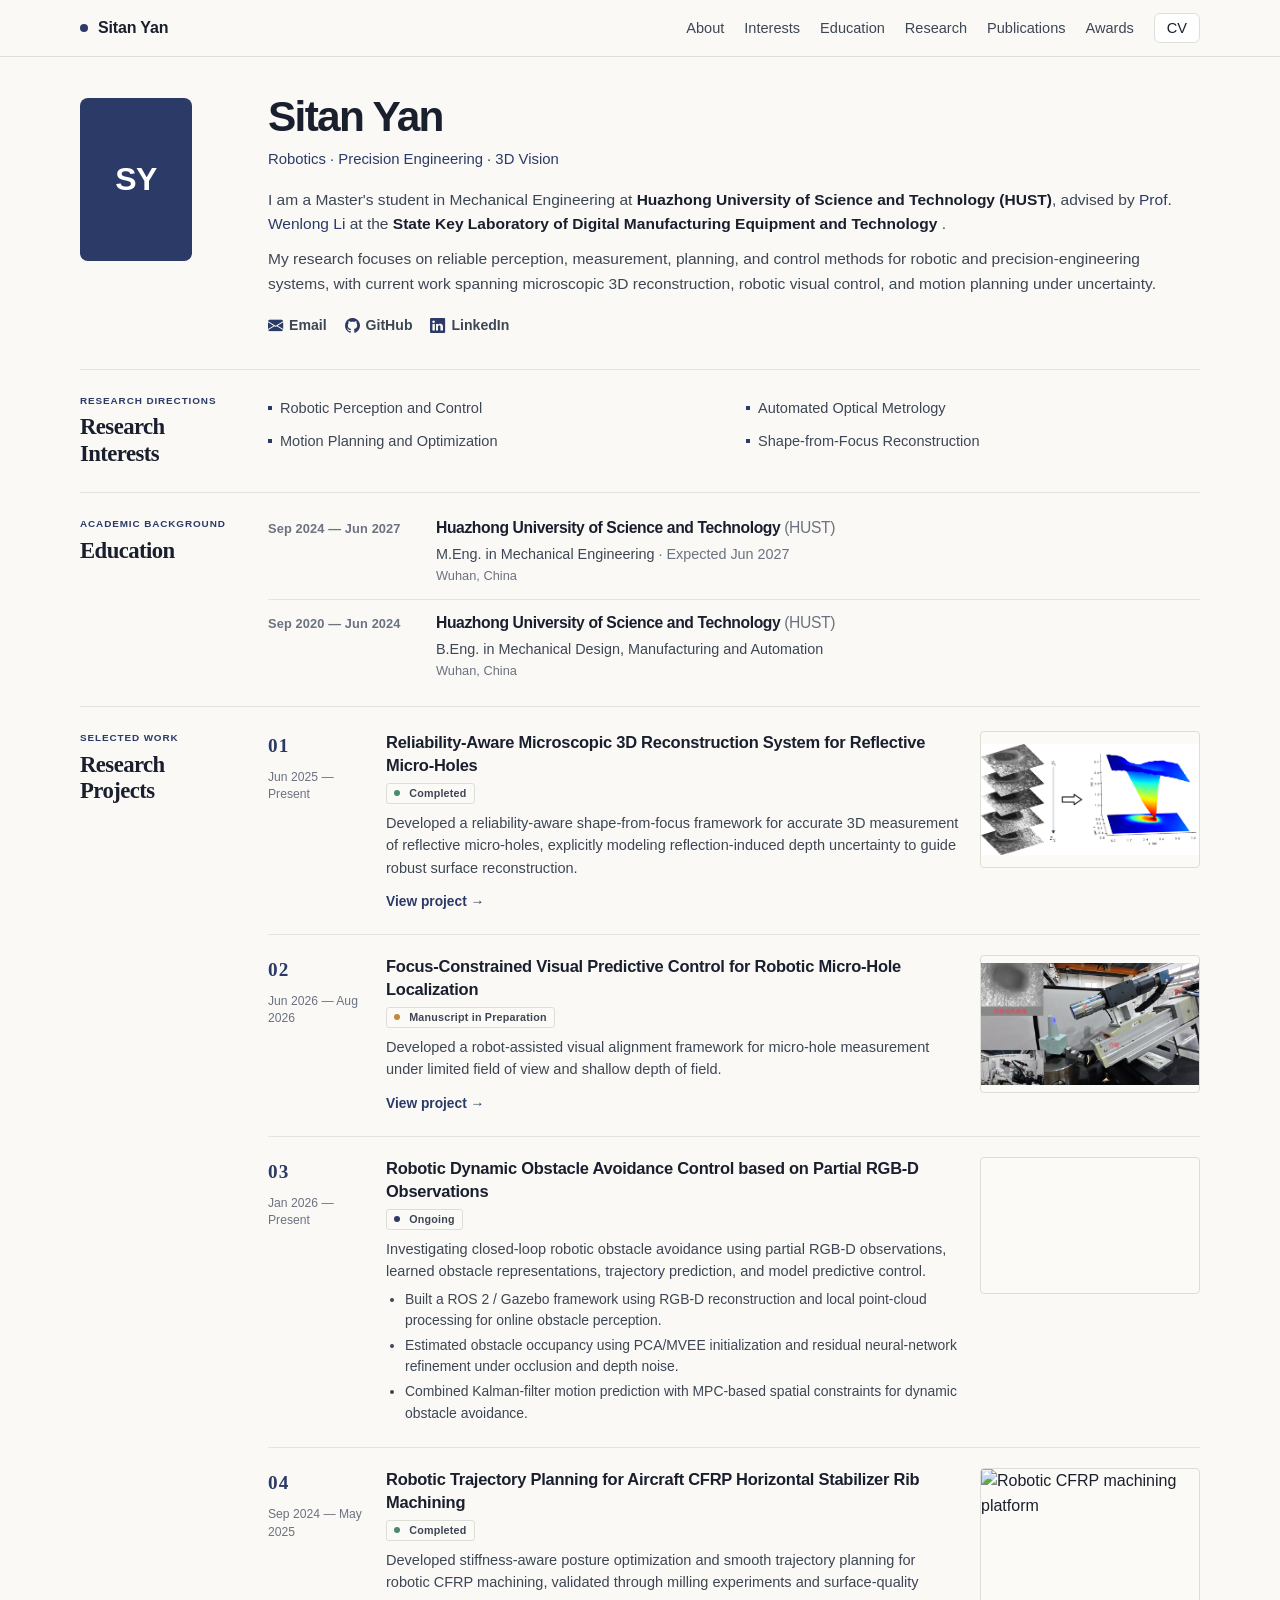
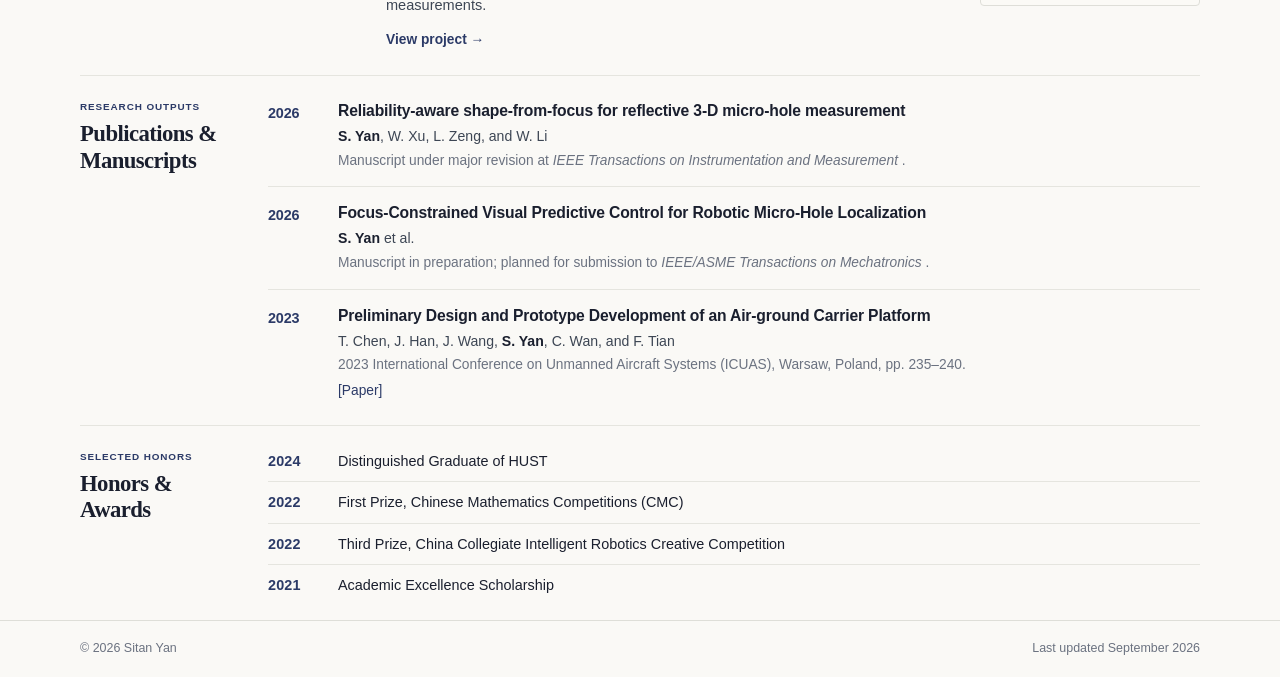
==== index.html @ 791fb1f8 "update index name" ====
<!DOCTYPE html>
<html lang="en">

<head>
  <meta charset="UTF-8" />

  <meta
    name="viewport"
    content="width=device-width, initial-scale=1.0"
  />

  <meta
    name="description"
    content="Sitan Yan — academic personal website and research portfolio."
  />

  <title>Sitan Yan | Academic Homepage</title>

  <link
    rel="stylesheet"
    href="css/main.css"
  />

  <!-- Bootstrap Icons -->
  <link rel="stylesheet" href="css/homepage.css" />

  <link
    rel="stylesheet"
    href="https://cdn.jsdelivr.net/npm/bootstrap-icons@1.11.3/font/bootstrap-icons.min.css"
  />
</head>


<body>

  <!-- ==================== Navigation ==================== -->

  <header class="site-header">

    <div class="container nav-wrap">

      <a
        class="brand"
        href="#top"
      >
        Sitan Yan
      </a>

      <nav
        class="nav-links"
        aria-label="Main navigation"
      >
        <a href="#about">About</a>
        <a href="#interests">Interests</a>
        <a href="#education">Education</a>
        <a href="#research">Research</a>
        <a href="#publications">Publications</a>
        <a href="#awards">Awards</a>

        <a
          class="nav-cv"
          href="files/Sitan_Yan_CV.pdf"
          target="_blank"
          rel="noopener noreferrer"
        >
          CV
        </a>
      </nav>

    </div>

  </header>


  <!-- ==================== Main ==================== -->

  <main id="top">


    <!-- ==================== About ==================== -->

    <section
      class="hero container"
      id="about"
    >

      <!--
        Replace this placeholder with your profile photo later:

        <div class="avatar">
          <img
            src="assets/images/profile.jpg"
            alt="Portrait of Sitan Yan"
          />
        </div>
      -->

      <div
        class="avatar"
        aria-label="Profile photo placeholder"
      >
        <span>SY</span>
      </div>


      <div class="hero-copy">

        <h1>Sitan Yan</h1>

        <p class="position">
          Robotics · Precision Engineering · 3D Vision
        </p>


        <p class="lead">

          I am a Master's student in Mechanical Engineering at
          <strong>Huazhong University of Science and Technology (HUST)</strong>,
          advised by
          <a
            href="https://mse.hust.edu.cn/info/1142/1340.htm"
            target="_blank"
            rel="noopener noreferrer"
          >
            Prof. Wenlong Li
          </a>
          at the 
          <strong>
            State Key Laboratory of Digital Manufacturing Equipment
            and Technology
          </strong>.
          

        </p>


        <p class="bio">

          My research focuses on reliable perception, measurement,
          planning, and control methods for robotic and
          precision-engineering systems, with current work spanning
          microscopic 3D reconstruction, robotic visual control,
          and motion planning under uncertainty.

        </p>


        <!-- Social / Contact Links -->

        <div class="hero-links">

          <a
            class="social-link"
            href="mailto:sitan@hust.edu.cn"
          >
            <i
              class="bi bi-envelope-fill"
              aria-hidden="true"
            ></i>

            <span>Email</span>
          </a>


          <a
            class="social-link"
            href="https://github.com/Sitan-Yan"
            target="_blank"
            rel="noopener noreferrer"
          >
            <i
              class="bi bi-github"
              aria-hidden="true"
            ></i>

            <span>GitHub</span>
          </a>


          <a
            class="social-link"
            href="https://www.linkedin.com/in/sitan-yan-ab3509434/"
            target="_blank"
            rel="noopener noreferrer"
          >
            <i
              class="bi bi-linkedin"
              aria-hidden="true"
            ></i>

            <span>LinkedIn</span>
          </a>

        </div>

      </div>

    </section>



    <!-- ==================== Research Interests ==================== -->

    <section
      class="section container"
      id="interests"
    >

      <div class="section-heading">

        <p class="eyebrow">
          Research Directions
        </p>

        <h2>
          Research Interests
        </h2>

      </div>


      <div class="interest-list">

        <span>
          Robotic Perception and Control
        </span>

        <span>
          Automated Optical Metrology
        </span>

        <span>
          Motion Planning and Optimization
        </span>

        <span>
          Shape-from-Focus Reconstruction
        </span>

      </div>

    </section>



    <!-- ==================== Education ==================== -->

    <section
      class="section container"
      id="education"
    >

      <div class="section-heading">

        <p class="eyebrow">
          Academic Background
        </p>

        <h2>
          Education
        </h2>

      </div>


      <div class="timeline">

        <article class="timeline-item">

          <div class="timeline-date">
            Sep 2024 — Jun 2027
          </div>

          <div class="timeline-content">

            <h3>
              Huazhong University of Science and Technology
              <span class="institution-short">(HUST)</span>
            </h3>

            <p>
              M.Eng. in Mechanical Engineering
              <span class="muted">· Expected Jun 2027</span>
            </p>

            <p class="muted small">
              Wuhan, China
            </p>

          </div>

        </article>


        <article class="timeline-item">

          <div class="timeline-date">
            Sep 2020 — Jun 2024
          </div>

          <div class="timeline-content">

            <h3>
              Huazhong University of Science and Technology
              <span class="institution-short">(HUST)</span>
            </h3>

            <p>
              B.Eng. in Mechanical Design, Manufacturing and Automation
            </p>

            <p class="muted small">
              Wuhan, China
            </p>

          </div>

        </article>

      </div>

    </section>



    <!-- ==================== Research Projects ==================== -->

    <section
      class="section container"
      id="research"
    >

      <div class="section-heading">

        <p class="eyebrow">
          Selected Work
        </p>

        <h2>
          Research Projects
        </h2>

      </div>



      <div class="project-list">


        <!-- Project 01 -->

        <article class="project-item">

          <!-- Left: project number and date -->
          <div class="project-side">

            <span class="project-number">
              01
            </span>

            <span class="project-date">
              Jun 2025 — Present
            </span>

          </div>


          <!-- Center: project information -->
          <div class="project-content">

            <div class="project-title-row">

              <h3>
                Reliability-Aware Microscopic 3D Reconstruction
                System for Reflective Micro-Holes
              </h3>

              <span class="status">
                Completed
              </span>

            </div>


            <p class="project-summary">

              Developed a reliability-aware shape-from-focus framework
              for accurate 3D measurement of reflective micro-holes,
              explicitly modeling reflection-induced depth uncertainty
              to guide robust surface reconstruction.

            </p>
          
            <a
              class="project-link"
              href="projects/reliability-aware-sff/"
            >
              View project →
            </a>
          
          </div>

          <!-- Right: project preview -->
          <figure class="project-media">

            <img
              src="projects/reliability-aware-sff/assets/images/sff-system.png"
              alt="Preview of the reliability-aware microscopic 3D reconstruction project"
              loading="lazy"
            />

          </figure>

        </article>

        
        <!-- Project 02 -->

        <article class="project-item">

          <div class="project-side">

            <span class="project-number">
              02
            </span>

            <span class="project-date">
              Jun 2026 — Aug 2026
            </span>

          </div>


          <div class="project-content">

            <div class="project-title-row">

              <h3>
                Focus-Constrained Visual Predictive Control
                for Robotic Micro-Hole Localization
              </h3>

              <span class="status">
                Manuscript in Preparation
              </span>

            </div>


            <p class="project-summary">Developed a robot-assisted visual alignment framework for micro-hole measurement under limited field of view and shallow depth of field.</p>


            <a class="project-link" href="projects/focus-constrained-mpc/">View project →</a>

          </div>

          <figure class="project-media"><img src="projects/focus-constrained-mpc/assets/images/microscopic-measurement.jpg" alt="Robotic microscopic measurement system" loading="lazy" /></figure>

        </article>



        <!-- Project 03 -->

        <article class="project-item">

          <div class="project-side">

            <span class="project-number">
              03
            </span>

            <span class="project-date">
              Jan 2026 — Present
            </span>

          </div>


          <div class="project-content">

            <div class="project-title-row">

              <h3>
                Robotic Dynamic Obstacle Avoidance Control
                based on Partial RGB-D Observations
              </h3>

              <span class="status">
                Ongoing
              </span>

            </div>


            <p class="project-summary">

              Investigating closed-loop robotic obstacle avoidance
              using partial RGB-D observations, learned obstacle
              representations, trajectory prediction, and
              model predictive control.

            </p>


            <ul class="compact-list">

              <li>
                Built a ROS 2 / Gazebo framework using RGB-D
                reconstruction and local point-cloud processing
                for online obstacle perception.
              </li>

              <li>
                Estimated obstacle occupancy using PCA/MVEE
                initialization and residual neural-network
                refinement under occlusion and depth noise.
              </li>

              <li>
                Combined Kalman-filter motion prediction with
                MPC-based spatial constraints for dynamic
                obstacle avoidance.
              </li>

            </ul>


            <!--
            Future project page:

            <a
              class="project-link"
              href="projects/dynamic-obstacle-avoidance/"
            >
              View project →
            </a>
            -->

          </div>

          <!-- Reserved preview: insert an <img src="..." alt="..." loading="lazy" /> here. -->
          <figure class="project-media">
          </figure>

        </article>



        <!-- Project 04 -->

        <article class="project-item">

          <div class="project-side">

            <span class="project-number">
              04
            </span>

            <span class="project-date">
              Sep 2024 — May 2025
            </span>

          </div>


          <div class="project-content">

            <div class="project-title-row">

              <h3>
                Robotic Trajectory Planning for Aircraft CFRP
                Horizontal Stabilizer Rib Machining
              </h3>

              <span class="status">
                Completed
              </span>

            </div>


            <p class="project-summary">Developed stiffness-aware posture optimization and smooth trajectory planning for robotic CFRP machining, validated through milling experiments and surface-quality measurements.</p>


            <a class="project-link" href="projects/cfrp-machining-planning/">View project →</a>

          </div>

          <figure class="project-media"><img src="projects/cfrp-machining-planning/assets/images/machining-platform.png" alt="Robotic CFRP machining platform" loading="lazy" /></figure>

        </article>


      </div>

    </section>



    <!-- ==================== Publications ==================== -->

    <section
      class="section container"
      id="publications"
    >

      <div class="section-heading">

        <p class="eyebrow">
          Research Outputs
        </p>

        <h2>
          Publications & Manuscripts
        </h2>

      </div>


      <div class="publication-list">


        <article class="publication-item">

          <div class="pub-year">
            2026
          </div>

          <div>

            <h3>
              Reliability-aware shape-from-focus for
              reflective 3-D micro-hole measurement
            </h3>

            <p class="authors">
              <strong>S. Yan</strong>,
              W. Xu,
              L. Zeng,
              and W. Li
            </p>

            <p class="pub-status">
              Manuscript under major revision at
              <em>
                IEEE Transactions on Instrumentation and Measurement
              </em>.
            </p>

          </div>

        </article>



        <article class="publication-item">

          <div class="pub-year">
            2026
          </div>

          <div>

            <h3>
              Focus-Constrained Visual Predictive Control
              for Robotic Micro-Hole Localization
            </h3>

            <p class="authors">
              <strong>S. Yan</strong> et al.
            </p>

            <p class="pub-status">
              Manuscript in preparation; planned for submission to
              <em>
                IEEE/ASME Transactions on Mechatronics
              </em>.
            </p>

          </div>

        </article>



        <article class="publication-item">

          <div class="pub-year">
            2023
          </div>

          <div>

            <h3>
              Preliminary Design and Prototype Development
              of an Air-ground Carrier Platform
            </h3>

            <p class="authors">
              T. Chen,
              J. Han,
              J. Wang,
              <strong>S. Yan</strong>,
              C. Wan,
              and F. Tian
            </p>

            <p class="pub-status">
              2023 International Conference on Unmanned Aircraft Systems
              (ICUAS), Warsaw, Poland, pp. 235–240.
            </p>

            <p class="pub-links">
              <a
                href="https://ieeexplore.ieee.org/abstract/document/10156435"
                target="_blank"
                rel="noopener noreferrer"
                aria-label="View paper on IEEE Xplore"
              >
                [Paper]
              </a>
            </p>

          </div>

        </article>


      </div>

    </section>



    <!-- ==================== Awards ==================== -->

    <section
      class="section container"
      id="awards"
    >

      <div class="section-heading">

        <p class="eyebrow">
          Selected Honors
        </p>

        <h2>
          Honors & Awards
        </h2>

      </div>


      <div class="award-list">

        <div class="award-item">

          <span class="award-year">
            2024
          </span>

          <span>
            Distinguished Graduate of HUST
          </span>

        </div>


        <div class="award-item">

          <span class="award-year">
            2022
          </span>

          <span>
            First Prize, Chinese Mathematics Competitions (CMC)
          </span>

        </div>


        <div class="award-item">

          <span class="award-year">
            2022
          </span>

          <span>
            Third Prize, China Collegiate Intelligent Robotics
            Creative Competition
          </span>

        </div>


        <div class="award-item">

          <span class="award-year">
            2021
          </span>

          <span>
            Academic Excellence Scholarship
          </span>

        </div>

      </div>

    </section>


  </main>



  <!-- ==================== Footer ==================== -->

  <footer class="footer">

    <div class="container footer-inner">

      <p>
        © <span id="current-year">2026</span> Sitan Yan
      </p>

      <p>
        Last updated September 2026
      </p>

    </div>

  </footer>


  <script src="js/script.js"></script>

</body>

</html>
---- css/main.css ----
/* =========================================================
   Sitan Yan · Academic Homepage
   ---------------------------------------------------------
   Visual system shared with project.css
   ========================================================= */
/* =========================================================
   Theme tokens
   ========================================================= */
:root {
  /* Surfaces — warm, paper-like, slightly off-white */
  --bg: #f7f6f1;
  --surface: #ffffff;
  --surface-soft: #fbfaf6;
  /* Text */
  --text: #1a1f2e;
  --text-soft: #3d4654;
  --muted: #6b7280;
  --muted-soft: #9ca3af;
  /* Lines */
  --line: #e5e1d8;
  --line-soft: #ece9e0;
  /* Accent — academic deep blue, used sparingly */
  --accent: #2b3a67;
  --accent-soft: #e7eaf3;
  --link: #2b3a67;
  --link-hover: #1a2547;
  /* Layout */
  --radius-lg: 14px;
  --radius-md: 10px;
  --radius-sm: 6px;
  --max-width: 1080px;
}
/* =========================================================
   Reset / Base
   ========================================================= */
* {
  box-sizing: border-box;
}
html {
  scroll-behavior: smooth;
  scroll-padding-top: 80px;
}
body {
  margin: 0;
  color: var(--text);
  background: var(--bg);
  font-family:
    Inter,
    ui-sans-serif,
    -apple-system,
    BlinkMacSystemFont,
    "Segoe UI",
    Helvetica,
    Arial,
    sans-serif;
  font-size: 16px;
  line-height: 1.6;
  /* Subtle texture so off-white doesn't look like #fff */
  -webkit-font-smoothing: antialiased;
  -moz-osx-font-smoothing: grayscale;
}
a {
  color: var(--link);
  text-decoration: none;
  text-decoration-thickness: 1px;
  text-underline-offset: 3px;
  transition: color 0.18s ease;
}
a:hover {
  color: var(--link-hover);
  text-decoration: underline;
}
p {
  margin: 0 0 0.8rem;
  color: var(--text-soft);
}
strong {
  font-weight: 650;
  color: var(--text);
}
::selection {
  background: var(--accent-soft);
  color: var(--accent);
}
.container {
  width: min(calc(100% - 48px), var(--max-width));
  margin: 0 auto;
}
/* =========================================================
   Navigation
   ========================================================= */
.site-header {
  position: sticky;
  top: 0;
  z-index: 30;
  background: rgba(247, 246, 241, 0.85);
  border-bottom: 1px solid var(--line);
  backdrop-filter: blur(14px);
  -webkit-backdrop-filter: blur(14px);
}
.nav-wrap {
  min-height: 64px;
  display: flex;
  align-items: center;
  justify-content: space-between;
  gap: 28px;
}
.brand {
  display: inline-flex;
  align-items: center;
  gap: 10px;
  color: var(--text);
  font-size: 1rem;
  font-weight: 700;
  letter-spacing: -0.01em;
}
.brand::before {
  content: "";
  width: 8px;
  height: 8px;
  border-radius: 50%;
  background: var(--accent);
  display: inline-block;
}
.brand:hover {
  color: var(--text);
  text-decoration: none;
}
.nav-links {
  display: flex;
  align-items: center;
  gap: 22px;
  flex-wrap: wrap;
}
.nav-links a {
  color: var(--text-soft);
  font-size: 0.91rem;
  font-weight: 500;
  position: relative;
  padding: 4px 0;
}
.nav-links a:hover {
  color: var(--accent);
  text-decoration: none;
}
.nav-links a:not(.nav-cv):hover::after {
  content: "";
  position: absolute;
  left: 0;
  right: 0;
  bottom: -2px;
  height: 1.5px;
  background: var(--accent);
  border-radius: 2px;
}
.nav-cv {
  padding: 6px 14px;
  border: 1px solid var(--line);
  border-radius: var(--radius-sm);
  background: var(--surface);
  color: var(--text) !important;
  font-size: 0.88rem;
  font-weight: 600;
  transition:
    border-color 0.18s ease,
    background 0.18s ease,
    color 0.18s ease;
}
.nav-cv:hover {
  border-color: var(--accent);
  background: var(--accent);
  color: #fff !important;
  text-decoration: none;
}
/* =========================================================
   Typography
   ========================================================= */
h1,
h2,
h3 {
  color: var(--text);
  line-height: 1.22;
  letter-spacing: -0.025em;
  font-weight: 700;
}
h1 {
  margin: 0;
  font-size: clamp(2.4rem, 5vw, 3.4rem);
  letter-spacing: -0.04em;
  font-weight: 700;
}
h2 {
  margin: 0;
  font-size: 1.55rem;
  font-weight: 680;
}
h3 {
  margin: 0 0 6px;
  font-size: 1.06rem;
  font-weight: 650;
}
.eyebrow {
  display: inline-flex;
  align-items: center;
  gap: 8px;
  margin: 0 0 10px;
  color: var(--accent);
  font-size: 0.74rem;
  font-weight: 700;
  letter-spacing: 0.12em;
  text-transform: uppercase;
}
.eyebrow::before {
  content: "";
  width: 18px;
  height: 1.5px;
  background: var(--accent);
  display: inline-block;
}
.muted {
  color: var(--muted);
}
.small {
  font-size: 0.91rem;
}
/* =========================================================
   Hero / About
   ========================================================= */
.hero {
  display: grid;
  grid-template-columns: 140px 1fr;
  gap: 44px;
  align-items: center;
  padding-top: 72px;
  padding-bottom: 72px;
  position: relative;
}
.hero::after {
  content: "";
  position: absolute;
  left: 0;
  right: 0;
  bottom: 0;
  height: 1px;
  background: var(--line-soft);
}
.avatar {
  width: 132px;
  height: 132px;
  overflow: hidden;
  display: grid;
  place-items: center;
  border-radius: 50%;
  background: linear-gradient(135deg, #2b3a67 0%, #4a5b8f 100%);
  box-shadow:
    0 1px 2px rgba(26, 31, 46, 0.08),
    0 8px 24px -8px rgba(43, 58, 103, 0.25);
  color: #ffffff;
  position: relative;
}
.avatar::after {
  content: "";
  position: absolute;
  inset: -3px;
  border-radius: 50%;
  border: 1px solid var(--line);
  pointer-events: none;
}
.avatar span {
  font-size: 2.1rem;
  font-weight: 700;
  letter-spacing: -0.02em;
}
.avatar img {
  width: 100%;
  height: 100%;
  display: block;
  object-fit: cover;
}
.hero-copy {
  min-width: 0;
}
.position {
  margin: 0 0 18px;
  color: var(--muted);
  font-size: 1rem;
  font-weight: 500;
  display: inline-flex;
  align-items: center;
  gap: 10px;
}
.position::before {
  content: "";
  width: 24px;
  height: 1.5px;
  background: var(--muted-soft);
}
.lead {
  max-width: 860px;
  margin-bottom: 14px;
  font-size: 1.06rem;
  line-height: 1.65;
  color: var(--text-soft);
}
.bio {
  max-width: 860px;
  margin-bottom: 0;
  color: var(--muted);
  font-size: 0.98rem;
  line-height: 1.65;
}
/* =========================================================
   Hero links
   ========================================================= */
.hero-links {
  display: flex;
  align-items: center;
  gap: 12px;
  flex-wrap: wrap;
  margin-top: 24px;
}
.social-link {
  display: inline-flex;
  align-items: center;
  gap: 8px;
  padding: 8px 14px;
  border: 1px solid var(--line);
  border-radius: var(--radius-sm);
  background: var(--surface);
  color: var(--text-soft);
  font-size: 0.92rem;
  font-weight: 600;
  transition:
    transform 0.18s ease,
    border-color 0.18s ease,
    color 0.18s ease,
    background 0.18s ease;
}
.social-link i {
  font-size: 1.1rem;
  line-height: 1;
  color: var(--accent);
}
.social-link:hover {
  text-decoration: none;
  border-color: var(--accent);
  color: var(--accent);
  transform: translateY(-1px);
}
/* =========================================================
   General Sections
   ========================================================= */
.section {
  padding-top: 64px;
  padding-bottom: 64px;
  border-top: 1px solid var(--line-soft);
}
.section-heading {
  margin-bottom: 28px;
  display: flex;
  align-items: baseline;
  justify-content: space-between;
  gap: 24px;
  flex-wrap: wrap;
}
.section-heading h2 {
  font-size: 1.6rem;
}
/* =========================================================
   Research Interests
   ========================================================= */
.interest-list {
  display: flex;
  gap: 10px;
  flex-wrap: wrap;
}
.interest-list span {
  display: inline-flex;
  align-items: center;
  gap: 8px;
  padding: 8px 14px;
  border: 1px solid var(--line);
  border-radius: 999px;
  background: var(--surface);
  color: var(--text-soft);
  font-size: 0.9rem;
  font-weight: 500;
  transition:
    border-color 0.18s ease,
    color 0.18s ease,
    transform 0.18s ease;
}
.interest-list span::before {
  content: "";
  width: 6px;
  height: 6px;
  border-radius: 50%;
  background: var(--accent);
}
.interest-list span:hover {
  border-color: var(--accent);
  color: var(--accent);
  transform: translateY(-1px);
}
/* =========================================================
   Education
   ========================================================= */
.timeline {
  display: grid;
  gap: 0;
  background: var(--surface);
  border: 1px solid var(--line);
  border-radius: var(--radius-lg);
  overflow: hidden;
}
.timeline-item {
  display: grid;
  grid-template-columns: 180px 1fr;
  gap: 28px;
  padding: 22px 28px;
  border-bottom: 1px solid var(--line-soft);
  transition: background 0.18s ease;
}
.timeline-item:last-child {
  border-bottom: none;
}
.timeline-item:hover {
  background: var(--surface-soft);
}
.timeline-date {
  color: var(--muted);
  font-size: 0.9rem;
  font-weight: 600;
  letter-spacing: 0.01em;
  white-space: nowrap;
  display: flex;
  align-items: center;
  gap: 10px;
}
.timeline-date::before {
  content: "";
  width: 6px;
  height: 6px;
  border-radius: 50%;
  background: var(--accent);
  flex-shrink: 0;
}
.timeline-content h3 {
  margin-bottom: 4px;
}
.timeline-content p {
  margin-bottom: 3px;
}
.institution-short {
  font-weight: 500;
  color: var(--muted);
}
/* =========================================================
   Research Projects
   ========================================================= */
.project-list {
  display: grid;
  gap: 18px;
}
.project-item {
  display: grid;
  grid-template-columns: 120px minmax(0, 1fr) 280px;
  gap: 32px;
  align-items: stretch;
  padding: 24px 28px;
  border: 1px solid var(--line);
  border-radius: var(--radius-lg);
  background: var(--surface);
  transition:
    border-color 0.2s ease,
    transform 0.2s ease,
    box-shadow 0.2s ease;
}
.project-item:hover {
  border-color: var(--accent);
  transform: translateY(-2px);
  box-shadow:
    0 1px 2px rgba(26, 31, 46, 0.04),
    0 10px 30px -12px rgba(43, 58, 103, 0.18);
}
/* ---------- Project Preview ---------- */
.project-media {
  width: 100%;
  margin: 0;
  overflow: hidden;
  border: 1px solid var(--line);
  border-radius: var(--radius-md);
  background: var(--surface-soft);
  aspect-ratio: 16 / 10;
  align-self: center;
  transition: transform 0.3s ease;
}
.project-item:hover .project-media {
  transform: scale(1.02);
}
.project-media img {
  width: 100%;
  height: 100%;
  display: block;
  object-fit: contain;
}
.project-side {
  display: flex;
  flex-direction: column;
  gap: 6px;
  justify-content: center;
}
.project-number {
  display: inline-block;
  padding: 4px 10px;
  border: 1px solid var(--line);
  border-radius: var(--radius-sm);
  color: var(--accent);
  font-size: 0.78rem;
  font-weight: 700;
  letter-spacing: 0.06em;
  width: fit-content;
  background: var(--accent-soft);
}
.project-date {
  color: var(--muted);
  font-size: 0.82rem;
  line-height: 1.45;
}
.project-title-row {
  display: flex;
  justify-content: space-between;
  align-items: flex-start;
  gap: 18px;
  margin-bottom: 8px;
}
.project-title-row h3 {
  margin: 0;
  max-width: 760px;
  font-size: 1.16rem;
  letter-spacing: -0.015em;
}
.status {
  flex-shrink: 0;
  display: inline-block;
  padding: 4px 10px;
  border: 1px solid var(--line);
  border-radius: 999px;
  background: var(--surface-soft);
  color: var(--text-soft);
  font-size: 0.74rem;
  font-weight: 600;
  letter-spacing: 0.02em;
  white-space: nowrap;
}
.status::before {
  content: "";
  display: inline-block;
  width: 6px;
  height: 6px;
  border-radius: 50%;
  background: var(--muted-soft);
  margin-right: 6px;
  vertical-align: 1px;
}
/* Status-specific accents (kept subtle, no extra markup needed) */
.project-item:nth-child(1) .status::before {
  background: #4a8a6f;
}
.project-item:nth-child(2) .status::before {
  background: #c08a3a;
}
.project-item:nth-child(3) .status::before {
  background: var(--accent);
}
.project-item:nth-child(4) .status::before {
  background: #4a8a6f;
}
.project-summary {
  max-width: 830px;
  margin: 0 0 10px;
  color: var(--text-soft);
  font-size: 0.96rem;
  line-height: 1.6;
}
.compact-list {
  margin: 8px 0 0;
  padding-left: 19px;
  color: var(--muted);
  font-size: 0.93rem;
  line-height: 1.55;
}
.compact-list li {
  margin: 3px 0;
}
.project-link {
  display: inline-flex;
  align-items: center;
  gap: 6px;
  margin-top: 14px;
  font-size: 0.92rem;
  font-weight: 600;
  transition: gap 0.18s ease;
}
.project-link:hover {
  text-decoration: none;
  gap: 10px;
}
/* =========================================================
   Publications
   ========================================================= */
.publication-list {
  display: grid;
  gap: 14px;
}
.publication-item {
  display: grid;
  grid-template-columns: 78px 1fr;
  gap: 24px;
  padding: 22px 26px;
  background: var(--surface);
  border: 1px solid var(--line);
  border-radius: var(--radius-lg);
  transition:
    border-color 0.18s ease,
    transform 0.18s ease;
}
.publication-item:hover {
  border-color: var(--accent);
  transform: translateY(-1px);
}
.pub-year {
  color: var(--accent);
  font-size: 1.2rem;
  font-weight: 700;
  letter-spacing: -0.01em;
  display: flex;
  align-items: center;
  gap: 8px;
}
.pub-year::after {
  content: "";
  flex: 1;
  height: 1px;
  background: var(--line);
}
.publication-item h3 {
  margin-bottom: 6px;
  font-size: 1.04rem;
  letter-spacing: -0.01em;
}
.authors {
  margin-bottom: 4px;
  color: var(--text-soft);
  font-size: 0.94rem;
}
.pub-status {
  margin-bottom: 0;
  color: var(--muted);
  font-size: 0.9rem;
  line-height: 1.55;
}
/* =========================================================
   Awards
   ========================================================= */
.award-list {
  display: grid;
  gap: 0;
  background: var(--surface);
  border: 1px solid var(--line);
  border-radius: var(--radius-lg);
  overflow: hidden;
}
.award-item {
  display: grid;
  grid-template-columns: 80px 1fr;
  gap: 22px;
  padding: 16px 28px;
  border-bottom: 1px solid var(--line-soft);
  font-size: 0.95rem;
  align-items: center;
  transition: background 0.18s ease;
}
.award-item:last-child {
  border-bottom: none;
}
.award-item:hover {
  background: var(--surface-soft);
}
.award-year {
  color: var(--accent);
  font-weight: 700;
  letter-spacing: 0.01em;
}
/* =========================================================
   Footer
   ========================================================= */
.footer {
  border-top: 1px solid var(--line);
  padding: 28px 0 32px;
  background: var(--surface);
}
.footer-inner {
  display: flex;
  justify-content: space-between;
  align-items: center;
  gap: 20px;
}
.footer p {
  margin: 0;
  color: var(--muted);
  font-size: 0.86rem;
}
/* =========================================================
   Responsive
   ========================================================= */
@media (max-width: 880px) {
  .project-item {
    grid-template-columns: 1fr;
    gap: 18px;
    padding: 22px;
  }
  .project-side {
    flex-direction: row;
    align-items: center;
    gap: 12px;
  }
  .project-title-row {
    flex-direction: column;
    gap: 8px;
  }
  .status {
    align-self: flex-start;
  }
}
@media (max-width: 620px) {
  .container {
    width: min(calc(100% - 28px), var(--max-width));
  }
  .site-header {
    position: static;
  }
  .nav-wrap {
    min-height: auto;
    flex-direction: column;
    align-items: flex-start;
    gap: 12px;
    padding-top: 14px;
    padding-bottom: 14px;
  }
  .nav-links {
    gap: 14px;
    font-size: 0.9rem;
  }
  .hero {
    grid-template-columns: 1fr;
    gap: 22px;
    padding-top: 44px;
    padding-bottom: 48px;
  }
  .avatar {
    width: 112px;
    height: 112px;
  }
  .position::before {
    display: none;
  }
  h1 {
    font-size: 2.4rem;
  }
  .lead {
    font-size: 1rem;
  }
  .section {
    padding-top: 48px;
    padding-bottom: 48px;
  }
  .timeline,
  .publication-list,
  .award-list,
  .project-list {
    border-radius: var(--radius-md);
  }
  .timeline-item,
  .publication-item,
  .award-item {
    grid-template-columns: 1fr;
    gap: 6px;
    padding: 18px 20px;
  }
  .pub-year::after {
    display: none;
  }
  .hero-links {
    gap: 10px;
  }
  .footer-inner {
    flex-direction: column;
    align-items: flex-start;
    gap: 6px;
  }
}
---- css/homepage.css ----
/* Homepage-only editorial layout. Shared project-page styles stay independent. */
:root {
  --max-width: 1120px;
  --bg: #faf9f6;
  --line: #deded8;
  --line-soft: #e5e5df;
}
body {
  line-height: 1.55;
}
.site-header {
  background: rgba(250, 249, 246, 0.96);
}
.nav-wrap {
  min-height: 56px;
  gap: 20px;
}
.nav-links {
  gap: 20px;
}
.nav-links .nav-cv {
  padding: 3px 12px;
}
a:focus-visible {
  outline: 2px solid var(--accent);
  outline-offset: 4px;
}
.hero {
  grid-template-columns: 156px minmax(0, 1fr);
  gap: 32px;
  align-items: start;
  padding-top: 36px;
  padding-bottom: 30px;
}
.hero::after {
  display: none;
}
.avatar {
  width: 112px;
  height: auto;
  aspect-ratio: 780 / 1134;
  margin-top: 5px;
  border-radius: 8px;
  background: var(--accent);
  box-shadow: none;
}
.avatar::after {
  border-radius: inherit;
}
.avatar img {
  min-height: 0;
  object-fit: contain;
  object-position: center top;
}
.avatar span {
  font-size: 2rem;
}
h1 {
  font-size: clamp(2rem, 3.4vw, 2.65rem);
  line-height: 1.12;
}
.position {
  margin: 8px 0 16px;
  font-size: 0.93rem;
  color: var(--accent);
}
.position::before {
  display: none;
}
.lead,
.bio {
  max-width: none;
  font-size: 0.97rem;
  line-height: 1.6;
}
.lead {
  margin-bottom: 10px;
}
.bio {
  color: var(--text-soft);
}
.hero-links {
  margin-top: 16px;
  gap: 18px;
}
.social-link {
  padding: 2px 0;
  gap: 6px;
  border: 0;
  border-radius: 0;
  background: transparent;
  font-size: 0.88rem;
}
.social-link i {
  font-size: 0.95rem;
}
.social-link:hover {
  transform: none;
  text-decoration: underline;
}
/* A narrow heading column makes every section easy to scan. */
.section {
  display: grid;
  grid-template-columns: 156px minmax(0, 1fr);
  gap: 32px;
  padding-top: 24px;
  padding-bottom: 24px;
}
.section-heading {
  display: flex;
  flex-direction: column;
  align-items: flex-start;
  justify-content: flex-start;
  gap: 6px;
  margin: 0;
}
.section-heading .eyebrow {
  font-size: 0.62rem;
  letter-spacing: 0.09em;
  line-height: 1.5;
  margin: 0;
  gap: 0;
}
.eyebrow::before {
  display: none;
}
.section-heading h2 {
  font-family: Georgia, "Times New Roman", serif;
  font-size: 1.42rem;
  font-weight: 600;
  line-height: 1.17;
  letter-spacing: -0.025em;
}
.section > :last-child {
  min-width: 0;
}
.interest-list {
  display: grid;
  grid-template-columns: repeat(2, minmax(0, 1fr));
  gap: 5px 24px;
  align-content: start;
}
.interest-list span {
  padding: 3px 0;
  border: 0;
  border-radius: 0;
  background: transparent;
  font-size: 0.91rem;
}
.interest-list span::before {
  width: 4px;
  height: 4px;
  flex-shrink: 0;
  border-radius: 0;
}
.interest-list span:hover {
  transform: none;
  color: var(--text-soft);
}
.timeline,
.award-list {
  background: transparent;
  border: 0;
  border-radius: 0;
}
.timeline-item {
  grid-template-columns: 150px minmax(0, 1fr);
  gap: 18px;
  padding: 12px 0;
}
.timeline-item:first-child {
  padding-top: 0;
}
.timeline-item:last-child {
  padding-bottom: 0;
}
.timeline-date {
  align-items: flex-start;
  font-size: 0.8rem;
  padding-top: 2px;
  gap: 0;
}
.timeline-date::before {
  display: none;
}
.timeline-content h3 {
  font-size: 0.98rem;
  line-height: 1.4;
}
.timeline-content p {
  font-size: 0.9rem;
  margin-bottom: 1px;
}
.timeline-content .small {
  font-size: 0.8rem;
}
.project-list,
.publication-list {
  gap: 0;
}
.project-item {
  grid-template-columns: 100px minmax(0, 1fr);
  gap: 18px;
  padding: 20px 0;
  border: 0;
  border-bottom: 1px solid var(--line-soft);
  border-radius: 0;
  background: transparent;
  align-items: start;
}
/* Every project keeps the same preview column, including empty slots. */
.project-item:has(.project-media) {
  grid-template-columns: 100px minmax(0, 1fr) 220px;
}
.project-item:first-child,
.publication-item:first-child {
  padding-top: 0;
}
.project-item:last-child,
.publication-item:last-child {
  padding-bottom: 0;
  border-bottom: 0;
}
.project-item:hover,
.publication-item:hover {
  transform: none;
  box-shadow: none;
  border-color: var(--line-soft);
}
.project-side {
  justify-content: flex-start;
  gap: 8px;
}
.project-number {
  padding: 0;
  border: 0;
  border-radius: 0;
  background: transparent;
  font-size: 1.2rem;
  font-family: Georgia, serif;
}
.project-date {
  font-size: 0.76rem;
}
.project-title-row {
  flex-direction: column;
  gap: 6px;
  margin-bottom: 8px;
}
.project-title-row h3 {
  font-size: 1.03rem;
  line-height: 1.4;
}
.status {
  padding: 1px 7px;
  border-radius: 3px;
  font-size: 0.67rem;
  white-space: normal;
}
.project-summary {
  font-size: 0.91rem;
  line-height: 1.55;
  margin-bottom: 6px;
}
.compact-list {
  margin-top: 6px;
  font-size: 0.87rem;
  line-height: 1.55;
  color: var(--text-soft);
}
.compact-list li {
  margin: 3px 0;
}
.project-link {
  margin-top: 6px;
  font-size: 0.86rem;
}
.project-media {
  border-radius: 4px;
  align-self: start;
}
.project-item:hover .project-media {
  transform: none;
}
.publication-item {
  grid-template-columns: 54px minmax(0, 1fr);
  gap: 16px;
  padding: 15px 0;
  border: 0;
  border-bottom: 1px solid var(--line-soft);
  border-radius: 0;
  background: transparent;
}
.pub-year {
  align-items: flex-start;
  font-size: 0.9rem;
  padding-top: 2px;
  font-variant-numeric: tabular-nums;
}
.pub-year::after {
  display: none;
}
.publication-item h3 {
  font-size: 0.98rem;
  line-height: 1.4;
  margin-bottom: 4px;
}
.authors {
  font-size: 0.88rem;
  margin-bottom: 2px;
}
.pub-status {
  font-size: 0.86rem;
}
.pub-links {
  margin: 4px 0 0;
  font-size: 0.86rem;
}
.award-item {
  grid-template-columns: 54px minmax(0, 1fr);
  gap: 16px;
  padding: 9px 0;
  font-size: 0.9rem;
}
.award-item:first-child {
  padding-top: 0;
}
.award-item:last-child {
  padding-bottom: 0;
}
.footer {
  padding: 18px 0;
  background: transparent;
}
.footer p {
  font-size: 0.78rem;
}
@media (max-width: 980px) {
  .hero,
  .section {
    grid-template-columns: 136px minmax(0, 1fr);
    gap: 24px;
  }
  .nav-links {
    gap: 14px;
  }
  .project-item:has(.project-media) {
    grid-template-columns: 100px minmax(0, 1fr);
  }
  .project-media {
    grid-column: 2;
    max-width: 340px;
  }
  .project-side {
    flex-direction: column;
    align-items: flex-start;
  }
  .timeline-item {
    grid-template-columns: 1fr;
    gap: 4px;
  }
}
@media (max-width: 700px) {
  .nav-wrap {
    flex-direction: column;
    align-items: flex-start;
    padding: 12px 0;
    gap: 6px;
  }
  .nav-links {
    gap: 4px 16px;
  }
  .nav-links a {
    font-size: 0.82rem;
  }
  .site-header {
    position: static;
  }
  .hero {
    grid-template-columns: 72px minmax(0, 1fr);
    gap: 16px;
    padding: 26px 0;
  }
  .avatar {
    width: 72px;
    height: auto;
    margin: 0;
    border-radius: 5px;
  }
  .avatar span {
    font-size: 1.5rem;
  }
  .hero-copy {
    display: contents;
  }
  .hero-copy h1 {
    grid-column: 2;
    grid-row: 1;
    align-self: start;
    font-size: 2rem;
  }
  .position {
    grid-column: 2;
    grid-row: 1;
    margin: 42px 0 0;
    font-size: 0.8rem;
    align-self: start;
  }
  .lead,
  .bio,
  .hero-links {
    grid-column: 1 / -1;
    margin: 0;
  }
  .section {
    grid-template-columns: 1fr;
    gap: 16px;
    padding: 22px 0;
  }
  .section-heading {
    gap: 4px;
  }
  .section-heading h2 {
    font-size: 1.4rem;
  }
  .interest-list {
    gap: 6px 16px;
  }
  .interest-list span {
    font-size: 0.86rem;
    align-items: baseline;
  }
  .project-item,
  .project-item:has(.project-media) {
    grid-template-columns: 1fr;
    gap: 10px;
    padding: 18px 0;
  }
  .project-side {
    flex-direction: row;
    align-items: center;
    gap: 12px;
  }
  .project-media {
    grid-column: 1;
    max-width: 400px;
  }
  .timeline-item {
    padding: 12px 0;
  }
  .publication-item {
    grid-template-columns: 42px minmax(0, 1fr);
    gap: 12px;
  }
  .award-item {
    grid-template-columns: 42px minmax(0, 1fr);
    gap: 12px;
  }
}
@media (prefers-reduced-motion: reduce) {
  html {
    scroll-behavior: auto;
  }
  *,
  *::before,
  *::after {
    transition: none !important;
  }
}
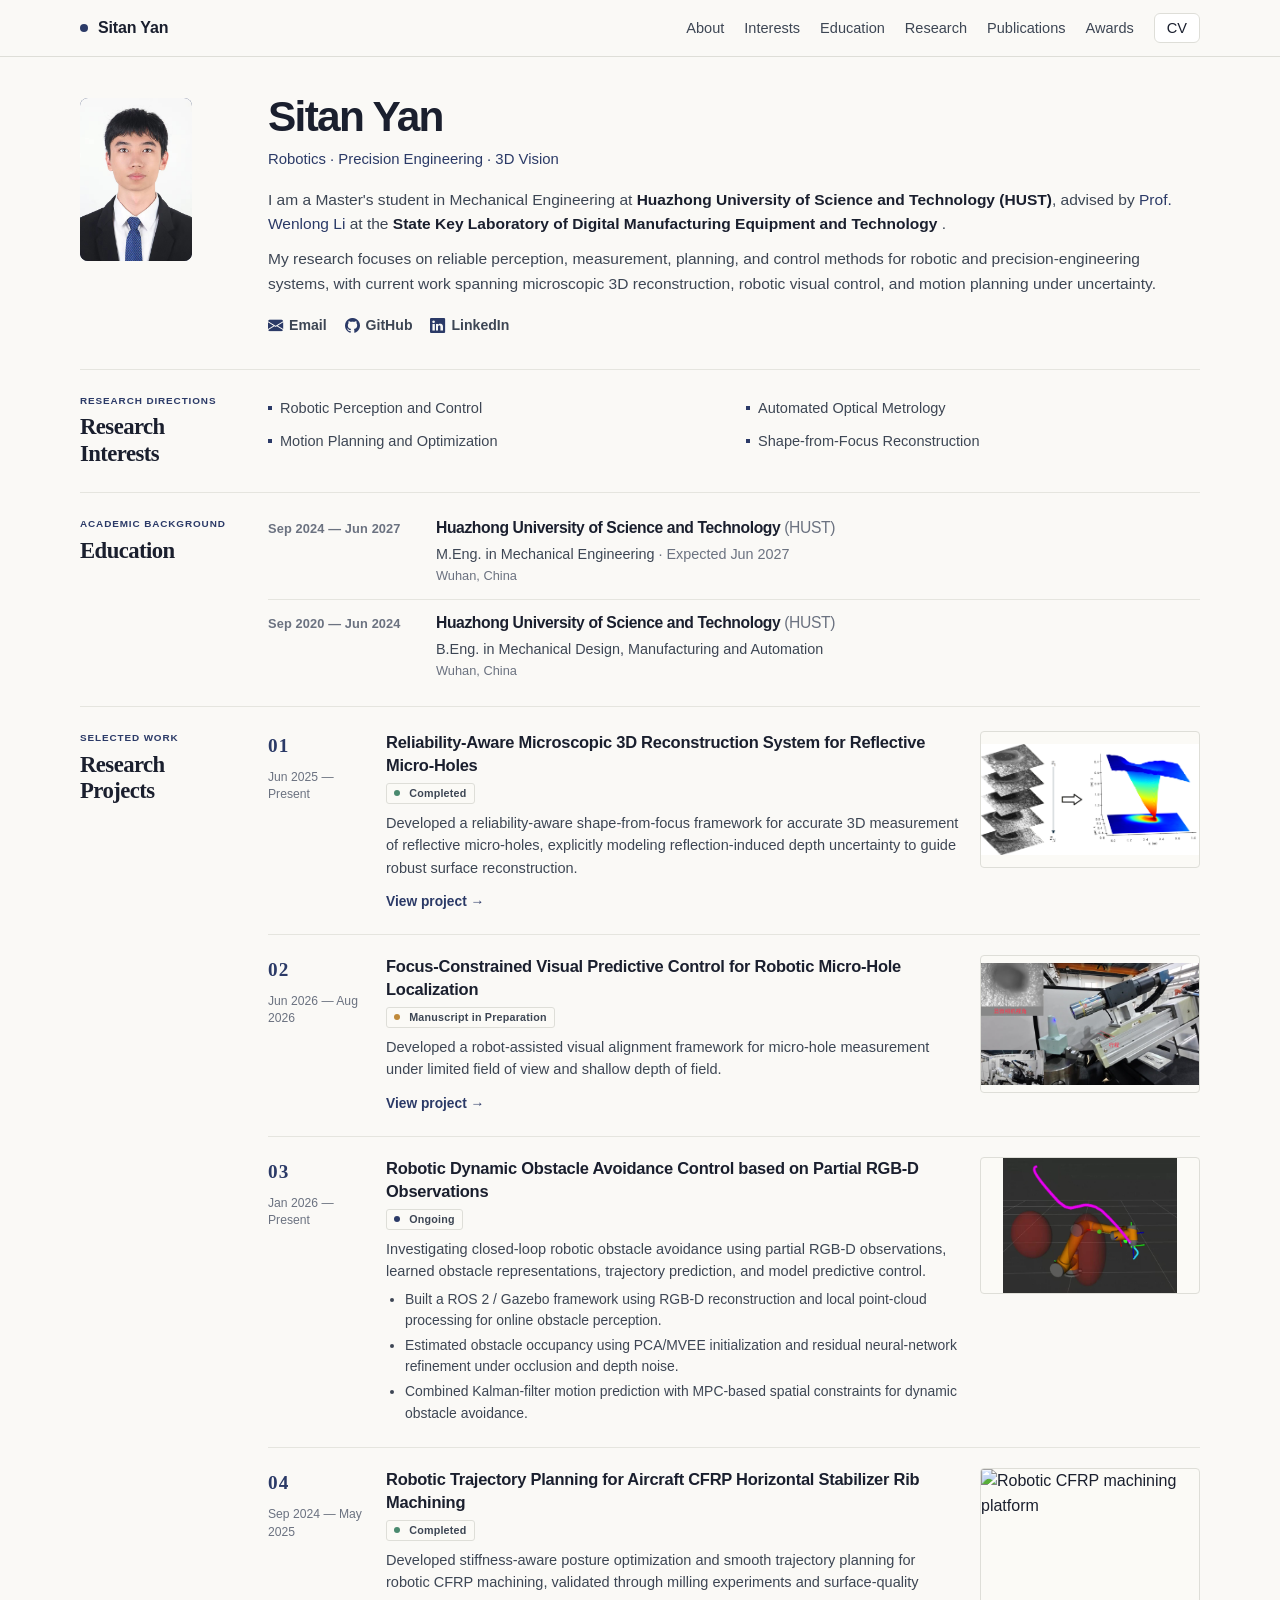
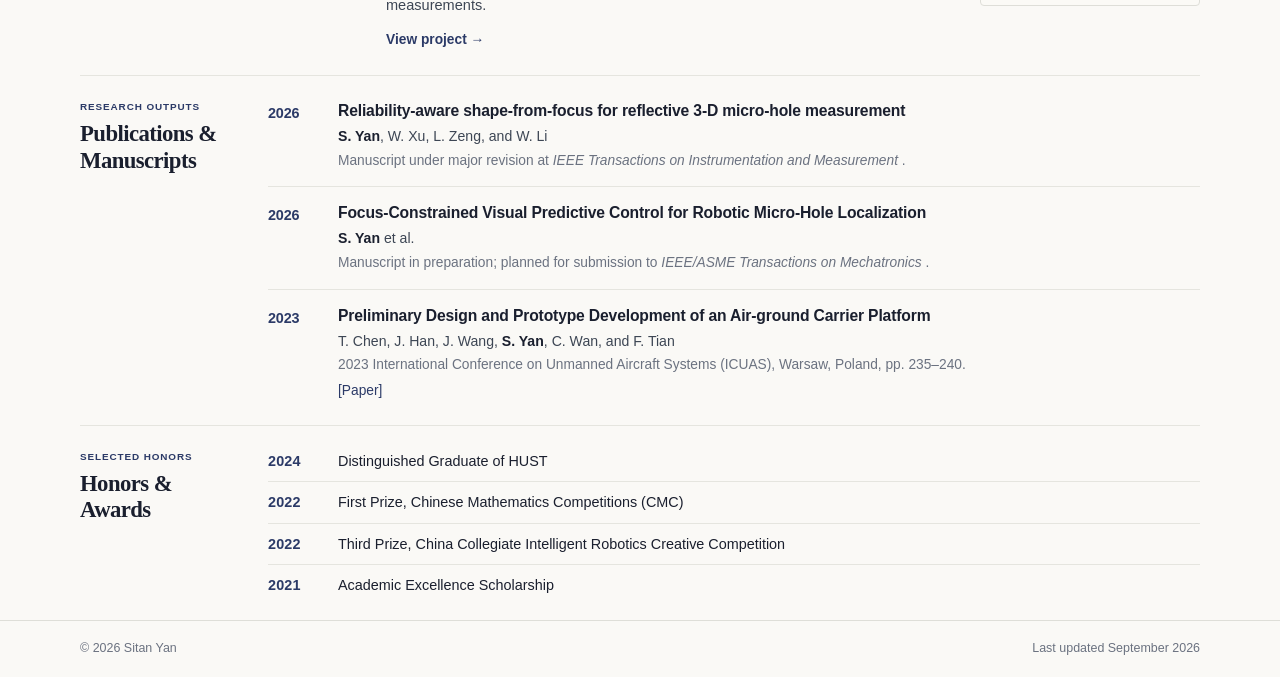
==== commit fcf92aba: "update index name" ====
--- a/index.html
+++ b/index.html
@@ -1,842 +1,365 @@
-<!DOCTYPE html>
+<!doctype html>
 <html lang="en">
-
-<head>
-  <meta charset="UTF-8" />
-
-  <meta
-    name="viewport"
-    content="width=device-width, initial-scale=1.0"
-  />
-
-  <meta
-    name="description"
-    content="Sitan Yan — academic personal website and research portfolio."
-  />
-
-  <title>Sitan Yan | Academic Homepage</title>
-
-  <link
-    rel="stylesheet"
-    href="css/main.css"
-  />
-
-  <!-- Bootstrap Icons -->
-  <link rel="stylesheet" href="css/homepage.css" />
-
-  <link
-    rel="stylesheet"
-    href="https://cdn.jsdelivr.net/npm/bootstrap-icons@1.11.3/font/bootstrap-icons.min.css"
-  />
-</head>
-
-
-<body>
-
-  <!-- ==================== Navigation ==================== -->
-
-  <header class="site-header">
-
-    <div class="container nav-wrap">
-
-      <a
-        class="brand"
-        href="#top"
-      >
-        Sitan Yan
-      </a>
-
-      <nav
-        class="nav-links"
-        aria-label="Main navigation"
-      >
-        <a href="#about">About</a>
-        <a href="#interests">Interests</a>
-        <a href="#education">Education</a>
-        <a href="#research">Research</a>
-        <a href="#publications">Publications</a>
-        <a href="#awards">Awards</a>
-
-        <a
-          class="nav-cv"
-          href="files/Sitan_Yan_CV.pdf"
-          target="_blank"
-          rel="noopener noreferrer"
-        >
-          CV
-        </a>
-      </nav>
-
-    </div>
-
-  </header>
-
-
-  <!-- ==================== Main ==================== -->
-
-  <main id="top">
-
-
-    <!-- ==================== About ==================== -->
-
-    <section
-      class="hero container"
-      id="about"
-    >
-
-      <!--
-        Replace this placeholder with your profile photo later:
-
+  <head>
+    <meta charset="UTF-8" />
+    <meta name="viewport" content="width=device-width, initial-scale=1.0" />
+    <meta
+      name="description"
+      content="Sitan Yan — academic personal website and research portfolio."
+    />
+    <title>Sitan Yan | Academic Homepage</title>
+    <link rel="stylesheet" href="css/main.css" />
+    <link rel="stylesheet" href="css/homepage.css" />
+    <link
+      rel="stylesheet"
+      href="https://cdn.jsdelivr.net/npm/bootstrap-icons@1.11.3/font/bootstrap-icons.min.css"
+    />
+  </head>
+  <body>
+    <!-- Navigation -->
+    <header class="site-header">
+      <div class="container nav-wrap">
+        <a class="brand" href="#top"> Sitan Yan </a>
+        <nav class="nav-links" aria-label="Main navigation">
+          <a href="#about">About</a>
+          <a href="#interests">Interests</a>
+          <a href="#education">Education</a>
+          <a href="#research">Research</a>
+          <a href="#publications">Publications</a>
+          <a href="#awards">Awards</a>
+          <a class="nav-cv" href="files/Sitan_Yan_CV.pdf" target="_blank" rel="noopener noreferrer">
+            CV
+          </a>
+        </nav>
+      </div>
+    </header>
+    <!-- Main -->
+    <main id="top">
+      <!-- About -->
+      <section class="hero container" id="about">
         <div class="avatar">
-          <img
-            src="assets/images/profile.jpg"
-            alt="Portrait of Sitan Yan"
-          />
-        </div>
-      -->
-
-      <div
-        class="avatar"
-        aria-label="Profile photo placeholder"
-      >
-        <span>SY</span>
+          <img src="assets/images/sitan-yan-portrait.jpg" alt="Portrait of Sitan Yan" />
+        </div>
+        <div class="hero-copy">
+          <h1>Sitan Yan</h1>
+          <p class="position">Robotics · Precision Engineering · 3D Vision</p>
+          <p class="lead">
+            I am a Master's student in Mechanical Engineering at
+            <strong>Huazhong University of Science and Technology (HUST)</strong>, advised by
+            <a
+              href="https://mse.hust.edu.cn/info/1142/1340.htm"
+              target="_blank"
+              rel="noopener noreferrer"
+            >
+              Prof. Wenlong Li
+            </a>
+            at the
+            <strong> State Key Laboratory of Digital Manufacturing Equipment and Technology </strong
+            >.
+          </p>
+          <p class="bio">
+            My research focuses on reliable perception, measurement, planning, and control methods
+            for robotic and precision-engineering systems, with current work spanning microscopic 3D
+            reconstruction, robotic visual control, and motion planning under uncertainty.
+          </p>
+          <div class="hero-links">
+            <a class="social-link" href="mailto:sitan@hust.edu.cn">
+              <i class="bi bi-envelope-fill" aria-hidden="true"></i>
+              <span>Email</span>
+            </a>
+            <a
+              class="social-link"
+              href="https://github.com/Sitan-Yan"
+              target="_blank"
+              rel="noopener noreferrer"
+            >
+              <i class="bi bi-github" aria-hidden="true"></i>
+              <span>GitHub</span>
+            </a>
+            <a
+              class="social-link"
+              href="https://www.linkedin.com/in/sitan-yan-ab3509434/"
+              target="_blank"
+              rel="noopener noreferrer"
+            >
+              <i class="bi bi-linkedin" aria-hidden="true"></i>
+              <span>LinkedIn</span>
+            </a>
+          </div>
+        </div>
+      </section>
+      <!-- Research Interests -->
+      <section class="section container" id="interests">
+        <div class="section-heading">
+          <p class="eyebrow">Research Directions</p>
+          <h2>Research Interests</h2>
+        </div>
+        <div class="interest-list">
+          <span> Robotic Perception and Control </span>
+          <span> Automated Optical Metrology </span>
+          <span> Motion Planning and Optimization </span>
+          <span> Shape-from-Focus Reconstruction </span>
+        </div>
+      </section>
+      <!-- Education -->
+      <section class="section container" id="education">
+        <div class="section-heading">
+          <p class="eyebrow">Academic Background</p>
+          <h2>Education</h2>
+        </div>
+        <div class="timeline">
+          <article class="timeline-item">
+            <div class="timeline-date">Sep 2024 — Jun 2027</div>
+            <div class="timeline-content">
+              <h3>
+                Huazhong University of Science and Technology
+                <span class="institution-short">(HUST)</span>
+              </h3>
+              <p>
+                M.Eng. in Mechanical Engineering
+                <span class="muted">· Expected Jun 2027</span>
+              </p>
+              <p class="muted small">Wuhan, China</p>
+            </div>
+          </article>
+          <article class="timeline-item">
+            <div class="timeline-date">Sep 2020 — Jun 2024</div>
+            <div class="timeline-content">
+              <h3>
+                Huazhong University of Science and Technology
+                <span class="institution-short">(HUST)</span>
+              </h3>
+              <p>B.Eng. in Mechanical Design, Manufacturing and Automation</p>
+              <p class="muted small">Wuhan, China</p>
+            </div>
+          </article>
+        </div>
+      </section>
+      <!-- Research Projects -->
+      <section class="section container" id="research">
+        <div class="section-heading">
+          <p class="eyebrow">Selected Work</p>
+          <h2>Research Projects</h2>
+        </div>
+        <div class="project-list">
+          <!-- Project 01 -->
+          <article class="project-item">
+            <div class="project-side">
+              <span class="project-number"> 01 </span>
+              <span class="project-date"> Jun 2025 — Present </span>
+            </div>
+            <div class="project-content">
+              <div class="project-title-row">
+                <h3>
+                  Reliability-Aware Microscopic 3D Reconstruction System for Reflective Micro-Holes
+                </h3>
+                <span class="status"> Completed </span>
+              </div>
+              <p class="project-summary">
+                Developed a reliability-aware shape-from-focus framework for accurate 3D measurement
+                of reflective micro-holes, explicitly modeling reflection-induced depth uncertainty
+                to guide robust surface reconstruction.
+              </p>
+              <a class="project-link" href="projects/reliability-aware-sff/"> View project → </a>
+            </div>
+            <figure class="project-media">
+              <img
+                src="projects/reliability-aware-sff/assets/images/sff-system.png"
+                alt="Preview of the reliability-aware microscopic 3D reconstruction project"
+                loading="lazy"
+              />
+            </figure>
+          </article>
+          <!-- Project 02 -->
+          <article class="project-item">
+            <div class="project-side">
+              <span class="project-number"> 02 </span>
+              <span class="project-date"> Jun 2026 — Aug 2026 </span>
+            </div>
+            <div class="project-content">
+              <div class="project-title-row">
+                <h3>
+                  Focus-Constrained Visual Predictive Control for Robotic Micro-Hole Localization
+                </h3>
+                <span class="status"> Manuscript in Preparation </span>
+              </div>
+              <p class="project-summary">
+                Developed a robot-assisted visual alignment framework for micro-hole measurement
+                under limited field of view and shallow depth of field.
+              </p>
+              <a class="project-link" href="projects/focus-constrained-vpc/">View project →</a>
+            </div>
+            <figure class="project-media">
+              <img
+                src="projects/focus-constrained-vpc/assets/images/microscopic-measurement.jpg"
+                alt="Robotic microscopic measurement system"
+                loading="lazy"
+              />
+            </figure>
+          </article>
+          <!-- Project 03 -->
+          <article class="project-item">
+            <div class="project-side">
+              <span class="project-number"> 03 </span>
+              <span class="project-date"> Jan 2026 — Present </span>
+            </div>
+            <div class="project-content">
+              <div class="project-title-row">
+                <h3>
+                  Robotic Dynamic Obstacle Avoidance Control based on Partial RGB-D Observations
+                </h3>
+                <span class="status"> Ongoing </span>
+              </div>
+              <p class="project-summary">
+                Investigating closed-loop robotic obstacle avoidance using partial RGB-D
+                observations, learned obstacle representations, trajectory prediction, and model
+                predictive control.
+              </p>
+              <ul class="compact-list">
+                <li>
+                  Built a ROS 2 / Gazebo framework using RGB-D reconstruction and local point-cloud
+                  processing for online obstacle perception.
+                </li>
+                <li>
+                  Estimated obstacle occupancy using PCA/MVEE initialization and residual
+                  neural-network refinement under occlusion and depth noise.
+                </li>
+                <li>
+                  Combined Kalman-filter motion prediction with MPC-based spatial constraints for
+                  dynamic obstacle avoidance.
+                </li>
+              </ul>
+            </div>
+            <figure class="project-media">
+              <img
+                src="assets/images/dynamic-obstacle-avoidance.webp"
+                alt="Robot navigating among multiple obstacles in simulation"
+                loading="lazy"
+              />
+            </figure>
+          </article>
+          <!-- Project 04 -->
+          <article class="project-item">
+            <div class="project-side">
+              <span class="project-number"> 04 </span>
+              <span class="project-date"> Sep 2024 — May 2025 </span>
+            </div>
+            <div class="project-content">
+              <div class="project-title-row">
+                <h3>
+                  Robotic Trajectory Planning for Aircraft CFRP Horizontal Stabilizer Rib Machining
+                </h3>
+                <span class="status"> Completed </span>
+              </div>
+              <p class="project-summary">
+                Developed stiffness-aware posture optimization and smooth trajectory planning for
+                robotic CFRP machining, validated through milling experiments and surface-quality
+                measurements.
+              </p>
+              <a class="project-link" href="projects/cfrp-machining-planning/">View project →</a>
+            </div>
+            <figure class="project-media">
+              <img
+                src="projects/cfrp-machining-planning/assets/images/machining-platform.png"
+                alt="Robotic CFRP machining platform"
+                loading="lazy"
+              />
+            </figure>
+          </article>
+        </div>
+      </section>
+      <!-- Publications -->
+      <section class="section container" id="publications">
+        <div class="section-heading">
+          <p class="eyebrow">Research Outputs</p>
+          <h2>Publications & Manuscripts</h2>
+        </div>
+        <div class="publication-list">
+          <article class="publication-item">
+            <div class="pub-year">2026</div>
+            <div>
+              <h3>Reliability-aware shape-from-focus for reflective 3-D micro-hole measurement</h3>
+              <p class="authors"><strong>S. Yan</strong>, W. Xu, L. Zeng, and W. Li</p>
+              <p class="pub-status">
+                Manuscript under major revision at
+                <em> IEEE Transactions on Instrumentation and Measurement </em>.
+              </p>
+            </div>
+          </article>
+          <article class="publication-item">
+            <div class="pub-year">2026</div>
+            <div>
+              <h3>
+                Focus-Constrained Visual Predictive Control for Robotic Micro-Hole Localization
+              </h3>
+              <p class="authors"><strong>S. Yan</strong> et al.</p>
+              <p class="pub-status">
+                Manuscript in preparation; planned for submission to
+                <em> IEEE/ASME Transactions on Mechatronics </em>.
+              </p>
+            </div>
+          </article>
+          <article class="publication-item">
+            <div class="pub-year">2023</div>
+            <div>
+              <h3>
+                Preliminary Design and Prototype Development of an Air-ground Carrier Platform
+              </h3>
+              <p class="authors">
+                T. Chen, J. Han, J. Wang,
+                <strong>S. Yan</strong>, C. Wan, and F. Tian
+              </p>
+              <p class="pub-status">
+                2023 International Conference on Unmanned Aircraft Systems (ICUAS), Warsaw, Poland,
+                pp. 235–240.
+              </p>
+              <p class="pub-links">
+                <a
+                  href="https://ieeexplore.ieee.org/abstract/document/10156435"
+                  target="_blank"
+                  rel="noopener noreferrer"
+                  aria-label="View paper on IEEE Xplore"
+                >
+                  [Paper]
+                </a>
+              </p>
+            </div>
+          </article>
+        </div>
+      </section>
+      <!-- Awards -->
+      <section class="section container" id="awards">
+        <div class="section-heading">
+          <p class="eyebrow">Selected Honors</p>
+          <h2>Honors & Awards</h2>
+        </div>
+        <div class="award-list">
+          <div class="award-item">
+            <span class="award-year"> 2024 </span>
+            <span> Distinguished Graduate of HUST </span>
+          </div>
+          <div class="award-item">
+            <span class="award-year"> 2022 </span>
+            <span> First Prize, Chinese Mathematics Competitions (CMC) </span>
+          </div>
+          <div class="award-item">
+            <span class="award-year"> 2022 </span>
+            <span> Third Prize, China Collegiate Intelligent Robotics Creative Competition </span>
+          </div>
+          <div class="award-item">
+            <span class="award-year"> 2021 </span>
+            <span> Academic Excellence Scholarship </span>
+          </div>
+        </div>
+      </section>
+    </main>
+    <!-- Footer -->
+    <footer class="footer">
+      <div class="container footer-inner">
+        <p>© <span id="current-year">2026</span> Sitan Yan</p>
+        <p>Last updated September 2026</p>
       </div>
-
-
-      <div class="hero-copy">
-
-        <h1>Sitan Yan</h1>
-
-        <p class="position">
-          Robotics · Precision Engineering · 3D Vision
-        </p>
-
-
-        <p class="lead">
-
-          I am a Master's student in Mechanical Engineering at
-          <strong>Huazhong University of Science and Technology (HUST)</strong>,
-          advised by
-          <a
-            href="https://mse.hust.edu.cn/info/1142/1340.htm"
-            target="_blank"
-            rel="noopener noreferrer"
-          >
-            Prof. Wenlong Li
-          </a>
-          at the 
-          <strong>
-            State Key Laboratory of Digital Manufacturing Equipment
-            and Technology
-          </strong>.
-          
-
-        </p>
-
-
-        <p class="bio">
-
-          My research focuses on reliable perception, measurement,
-          planning, and control methods for robotic and
-          precision-engineering systems, with current work spanning
-          microscopic 3D reconstruction, robotic visual control,
-          and motion planning under uncertainty.
-
-        </p>
-
-
-        <!-- Social / Contact Links -->
-
-        <div class="hero-links">
-
-          <a
-            class="social-link"
-            href="mailto:sitan@hust.edu.cn"
-          >
-            <i
-              class="bi bi-envelope-fill"
-              aria-hidden="true"
-            ></i>
-
-            <span>Email</span>
-          </a>
-
-
-          <a
-            class="social-link"
-            href="https://github.com/Sitan-Yan"
-            target="_blank"
-            rel="noopener noreferrer"
-          >
-            <i
-              class="bi bi-github"
-              aria-hidden="true"
-            ></i>
-
-            <span>GitHub</span>
-          </a>
-
-
-          <a
-            class="social-link"
-            href="https://www.linkedin.com/in/sitan-yan-ab3509434/"
-            target="_blank"
-            rel="noopener noreferrer"
-          >
-            <i
-              class="bi bi-linkedin"
-              aria-hidden="true"
-            ></i>
-
-            <span>LinkedIn</span>
-          </a>
-
-        </div>
-
-      </div>
-
-    </section>
-
-
-
-    <!-- ==================== Research Interests ==================== -->
-
-    <section
-      class="section container"
-      id="interests"
-    >
-
-      <div class="section-heading">
-
-        <p class="eyebrow">
-          Research Directions
-        </p>
-
-        <h2>
-          Research Interests
-        </h2>
-
-      </div>
-
-
-      <div class="interest-list">
-
-        <span>
-          Robotic Perception and Control
-        </span>
-
-        <span>
-          Automated Optical Metrology
-        </span>
-
-        <span>
-          Motion Planning and Optimization
-        </span>
-
-        <span>
-          Shape-from-Focus Reconstruction
-        </span>
-
-      </div>
-
-    </section>
-
-
-
-    <!-- ==================== Education ==================== -->
-
-    <section
-      class="section container"
-      id="education"
-    >
-
-      <div class="section-heading">
-
-        <p class="eyebrow">
-          Academic Background
-        </p>
-
-        <h2>
-          Education
-        </h2>
-
-      </div>
-
-
-      <div class="timeline">
-
-        <article class="timeline-item">
-
-          <div class="timeline-date">
-            Sep 2024 — Jun 2027
-          </div>
-
-          <div class="timeline-content">
-
-            <h3>
-              Huazhong University of Science and Technology
-              <span class="institution-short">(HUST)</span>
-            </h3>
-
-            <p>
-              M.Eng. in Mechanical Engineering
-              <span class="muted">· Expected Jun 2027</span>
-            </p>
-
-            <p class="muted small">
-              Wuhan, China
-            </p>
-
-          </div>
-
-        </article>
-
-
-        <article class="timeline-item">
-
-          <div class="timeline-date">
-            Sep 2020 — Jun 2024
-          </div>
-
-          <div class="timeline-content">
-
-            <h3>
-              Huazhong University of Science and Technology
-              <span class="institution-short">(HUST)</span>
-            </h3>
-
-            <p>
-              B.Eng. in Mechanical Design, Manufacturing and Automation
-            </p>
-
-            <p class="muted small">
-              Wuhan, China
-            </p>
-
-          </div>
-
-        </article>
-
-      </div>
-
-    </section>
-
-
-
-    <!-- ==================== Research Projects ==================== -->
-
-    <section
-      class="section container"
-      id="research"
-    >
-
-      <div class="section-heading">
-
-        <p class="eyebrow">
-          Selected Work
-        </p>
-
-        <h2>
-          Research Projects
-        </h2>
-
-      </div>
-
-
-
-      <div class="project-list">
-
-
-        <!-- Project 01 -->
-
-        <article class="project-item">
-
-          <!-- Left: project number and date -->
-          <div class="project-side">
-
-            <span class="project-number">
-              01
-            </span>
-
-            <span class="project-date">
-              Jun 2025 — Present
-            </span>
-
-          </div>
-
-
-          <!-- Center: project information -->
-          <div class="project-content">
-
-            <div class="project-title-row">
-
-              <h3>
-                Reliability-Aware Microscopic 3D Reconstruction
-                System for Reflective Micro-Holes
-              </h3>
-
-              <span class="status">
-                Completed
-              </span>
-
-            </div>
-
-
-            <p class="project-summary">
-
-              Developed a reliability-aware shape-from-focus framework
-              for accurate 3D measurement of reflective micro-holes,
-              explicitly modeling reflection-induced depth uncertainty
-              to guide robust surface reconstruction.
-
-            </p>
-          
-            <a
-              class="project-link"
-              href="projects/reliability-aware-sff/"
-            >
-              View project →
-            </a>
-          
-          </div>
-
-          <!-- Right: project preview -->
-          <figure class="project-media">
-
-            <img
-              src="projects/reliability-aware-sff/assets/images/sff-system.png"
-              alt="Preview of the reliability-aware microscopic 3D reconstruction project"
-              loading="lazy"
-            />
-
-          </figure>
-
-        </article>
-
-        
-        <!-- Project 02 -->
-
-        <article class="project-item">
-
-          <div class="project-side">
-
-            <span class="project-number">
-              02
-            </span>
-
-            <span class="project-date">
-              Jun 2026 — Aug 2026
-            </span>
-
-          </div>
-
-
-          <div class="project-content">
-
-            <div class="project-title-row">
-
-              <h3>
-                Focus-Constrained Visual Predictive Control
-                for Robotic Micro-Hole Localization
-              </h3>
-
-              <span class="status">
-                Manuscript in Preparation
-              </span>
-
-            </div>
-
-
-            <p class="project-summary">Developed a robot-assisted visual alignment framework for micro-hole measurement under limited field of view and shallow depth of field.</p>
-
-
-            <a class="project-link" href="projects/focus-constrained-mpc/">View project →</a>
-
-          </div>
-
-          <figure class="project-media"><img src="projects/focus-constrained-mpc/assets/images/microscopic-measurement.jpg" alt="Robotic microscopic measurement system" loading="lazy" /></figure>
-
-        </article>
-
-
-
-        <!-- Project 03 -->
-
-        <article class="project-item">
-
-          <div class="project-side">
-
-            <span class="project-number">
-              03
-            </span>
-
-            <span class="project-date">
-              Jan 2026 — Present
-            </span>
-
-          </div>
-
-
-          <div class="project-content">
-
-            <div class="project-title-row">
-
-              <h3>
-                Robotic Dynamic Obstacle Avoidance Control
-                based on Partial RGB-D Observations
-              </h3>
-
-              <span class="status">
-                Ongoing
-              </span>
-
-            </div>
-
-
-            <p class="project-summary">
-
-              Investigating closed-loop robotic obstacle avoidance
-              using partial RGB-D observations, learned obstacle
-              representations, trajectory prediction, and
-              model predictive control.
-
-            </p>
-
-
-            <ul class="compact-list">
-
-              <li>
-                Built a ROS 2 / Gazebo framework using RGB-D
-                reconstruction and local point-cloud processing
-                for online obstacle perception.
-              </li>
-
-              <li>
-                Estimated obstacle occupancy using PCA/MVEE
-                initialization and residual neural-network
-                refinement under occlusion and depth noise.
-              </li>
-
-              <li>
-                Combined Kalman-filter motion prediction with
-                MPC-based spatial constraints for dynamic
-                obstacle avoidance.
-              </li>
-
-            </ul>
-
-
-            <!--
-            Future project page:
-
-            <a
-              class="project-link"
-              href="projects/dynamic-obstacle-avoidance/"
-            >
-              View project →
-            </a>
-            -->
-
-          </div>
-
-          <!-- Reserved preview: insert an <img src="..." alt="..." loading="lazy" /> here. -->
-          <figure class="project-media">
-          </figure>
-
-        </article>
-
-
-
-        <!-- Project 04 -->
-
-        <article class="project-item">
-
-          <div class="project-side">
-
-            <span class="project-number">
-              04
-            </span>
-
-            <span class="project-date">
-              Sep 2024 — May 2025
-            </span>
-
-          </div>
-
-
-          <div class="project-content">
-
-            <div class="project-title-row">
-
-              <h3>
-                Robotic Trajectory Planning for Aircraft CFRP
-                Horizontal Stabilizer Rib Machining
-              </h3>
-
-              <span class="status">
-                Completed
-              </span>
-
-            </div>
-
-
-            <p class="project-summary">Developed stiffness-aware posture optimization and smooth trajectory planning for robotic CFRP machining, validated through milling experiments and surface-quality measurements.</p>
-
-
-            <a class="project-link" href="projects/cfrp-machining-planning/">View project →</a>
-
-          </div>
-
-          <figure class="project-media"><img src="projects/cfrp-machining-planning/assets/images/machining-platform.png" alt="Robotic CFRP machining platform" loading="lazy" /></figure>
-
-        </article>
-
-
-      </div>
-
-    </section>
-
-
-
-    <!-- ==================== Publications ==================== -->
-
-    <section
-      class="section container"
-      id="publications"
-    >
-
-      <div class="section-heading">
-
-        <p class="eyebrow">
-          Research Outputs
-        </p>
-
-        <h2>
-          Publications & Manuscripts
-        </h2>
-
-      </div>
-
-
-      <div class="publication-list">
-
-
-        <article class="publication-item">
-
-          <div class="pub-year">
-            2026
-          </div>
-
-          <div>
-
-            <h3>
-              Reliability-aware shape-from-focus for
-              reflective 3-D micro-hole measurement
-            </h3>
-
-            <p class="authors">
-              <strong>S. Yan</strong>,
-              W. Xu,
-              L. Zeng,
-              and W. Li
-            </p>
-
-            <p class="pub-status">
-              Manuscript under major revision at
-              <em>
-                IEEE Transactions on Instrumentation and Measurement
-              </em>.
-            </p>
-
-          </div>
-
-        </article>
-
-
-
-        <article class="publication-item">
-
-          <div class="pub-year">
-            2026
-          </div>
-
-          <div>
-
-            <h3>
-              Focus-Constrained Visual Predictive Control
-              for Robotic Micro-Hole Localization
-            </h3>
-
-            <p class="authors">
-              <strong>S. Yan</strong> et al.
-            </p>
-
-            <p class="pub-status">
-              Manuscript in preparation; planned for submission to
-              <em>
-                IEEE/ASME Transactions on Mechatronics
-              </em>.
-            </p>
-
-          </div>
-
-        </article>
-
-
-
-        <article class="publication-item">
-
-          <div class="pub-year">
-            2023
-          </div>
-
-          <div>
-
-            <h3>
-              Preliminary Design and Prototype Development
-              of an Air-ground Carrier Platform
-            </h3>
-
-            <p class="authors">
-              T. Chen,
-              J. Han,
-              J. Wang,
-              <strong>S. Yan</strong>,
-              C. Wan,
-              and F. Tian
-            </p>
-
-            <p class="pub-status">
-              2023 International Conference on Unmanned Aircraft Systems
-              (ICUAS), Warsaw, Poland, pp. 235–240.
-            </p>
-
-            <p class="pub-links">
-              <a
-                href="https://ieeexplore.ieee.org/abstract/document/10156435"
-                target="_blank"
-                rel="noopener noreferrer"
-                aria-label="View paper on IEEE Xplore"
-              >
-                [Paper]
-              </a>
-            </p>
-
-          </div>
-
-        </article>
-
-
-      </div>
-
-    </section>
-
-
-
-    <!-- ==================== Awards ==================== -->
-
-    <section
-      class="section container"
-      id="awards"
-    >
-
-      <div class="section-heading">
-
-        <p class="eyebrow">
-          Selected Honors
-        </p>
-
-        <h2>
-          Honors & Awards
-        </h2>
-
-      </div>
-
-
-      <div class="award-list">
-
-        <div class="award-item">
-
-          <span class="award-year">
-            2024
-          </span>
-
-          <span>
-            Distinguished Graduate of HUST
-          </span>
-
-        </div>
-
-
-        <div class="award-item">
-
-          <span class="award-year">
-            2022
-          </span>
-
-          <span>
-            First Prize, Chinese Mathematics Competitions (CMC)
-          </span>
-
-        </div>
-
-
-        <div class="award-item">
-
-          <span class="award-year">
-            2022
-          </span>
-
-          <span>
-            Third Prize, China Collegiate Intelligent Robotics
-            Creative Competition
-          </span>
-
-        </div>
-
-
-        <div class="award-item">
-
-          <span class="award-year">
-            2021
-          </span>
-
-          <span>
-            Academic Excellence Scholarship
-          </span>
-
-        </div>
-
-      </div>
-
-    </section>
-
-
-  </main>
-
-
-
-  <!-- ==================== Footer ==================== -->
-
-  <footer class="footer">
-
-    <div class="container footer-inner">
-
-      <p>
-        © <span id="current-year">2026</span> Sitan Yan
-      </p>
-
-      <p>
-        Last updated September 2026
-      </p>
-
-    </div>
-
-  </footer>
-
-
-  <script src="js/script.js"></script>
-
-</body>
-
+    </footer>
+    <script src="js/script.js"></script>
+  </body>
 </html>
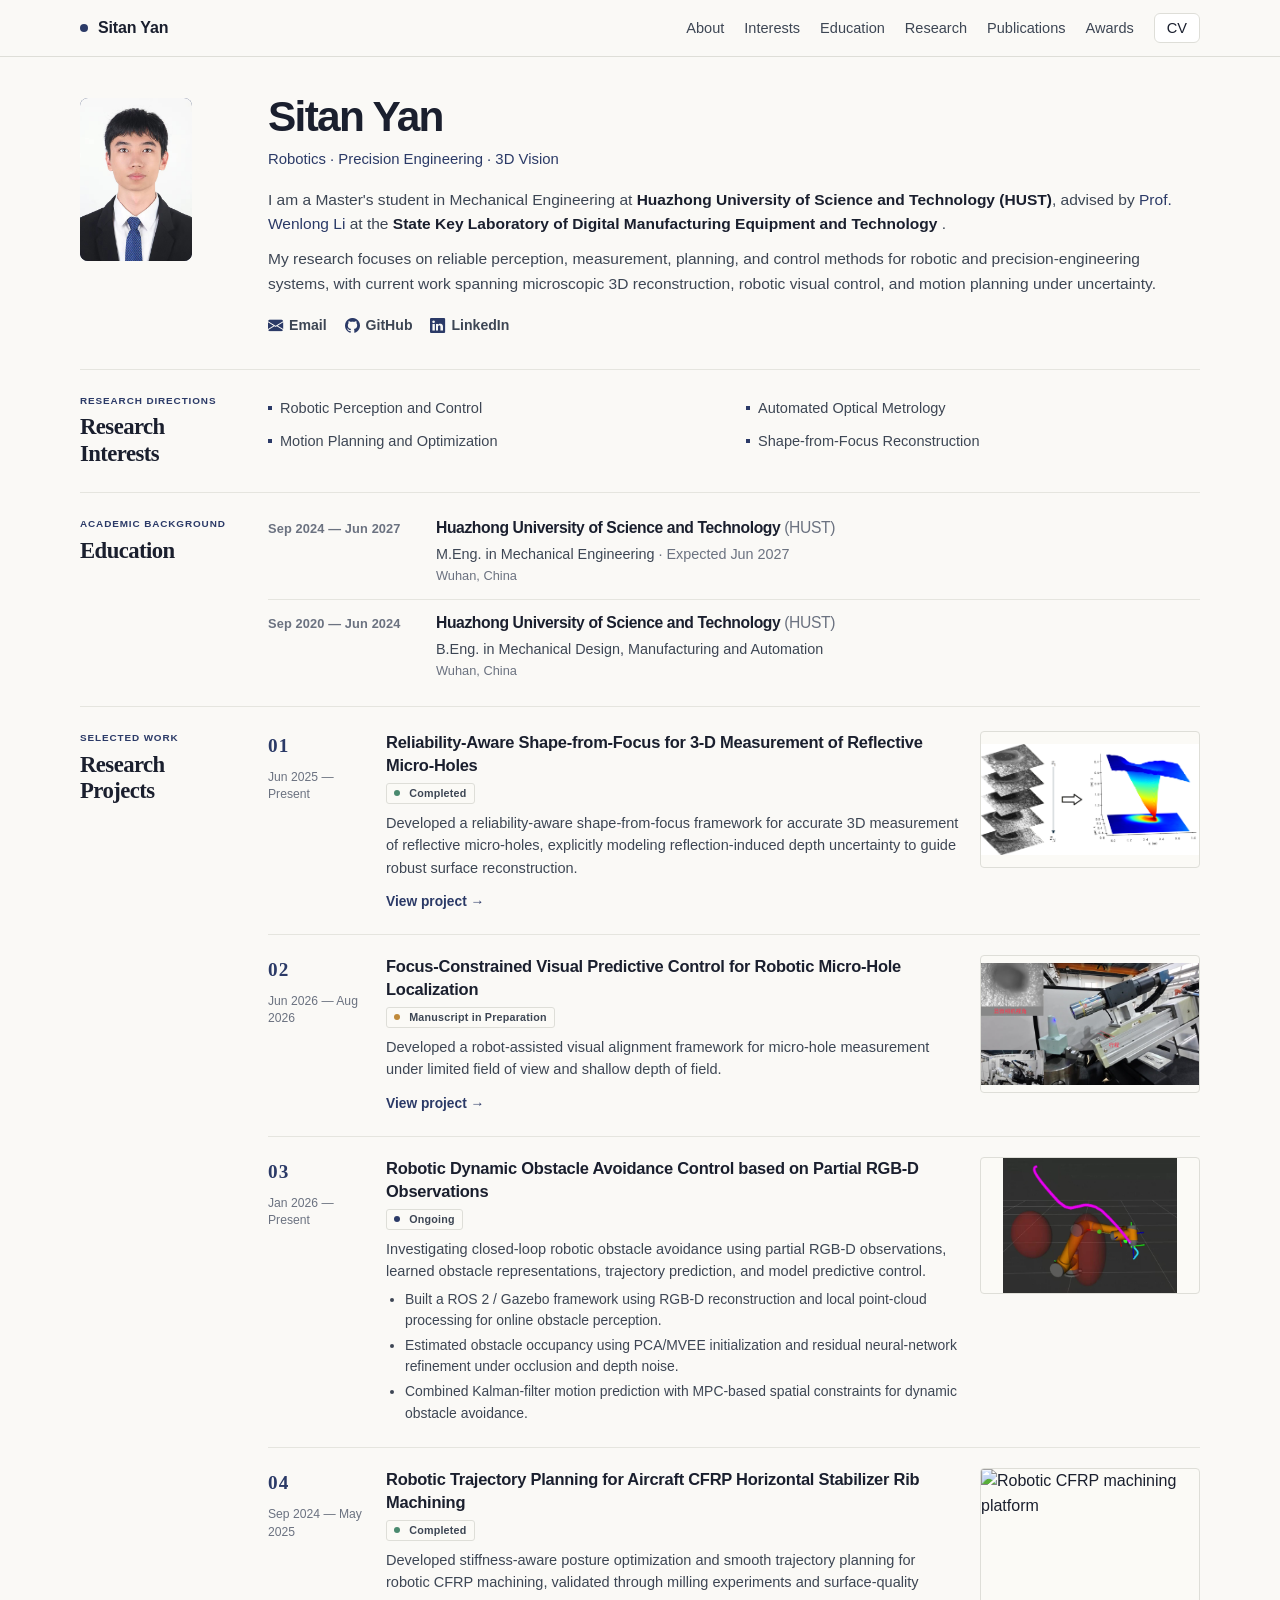
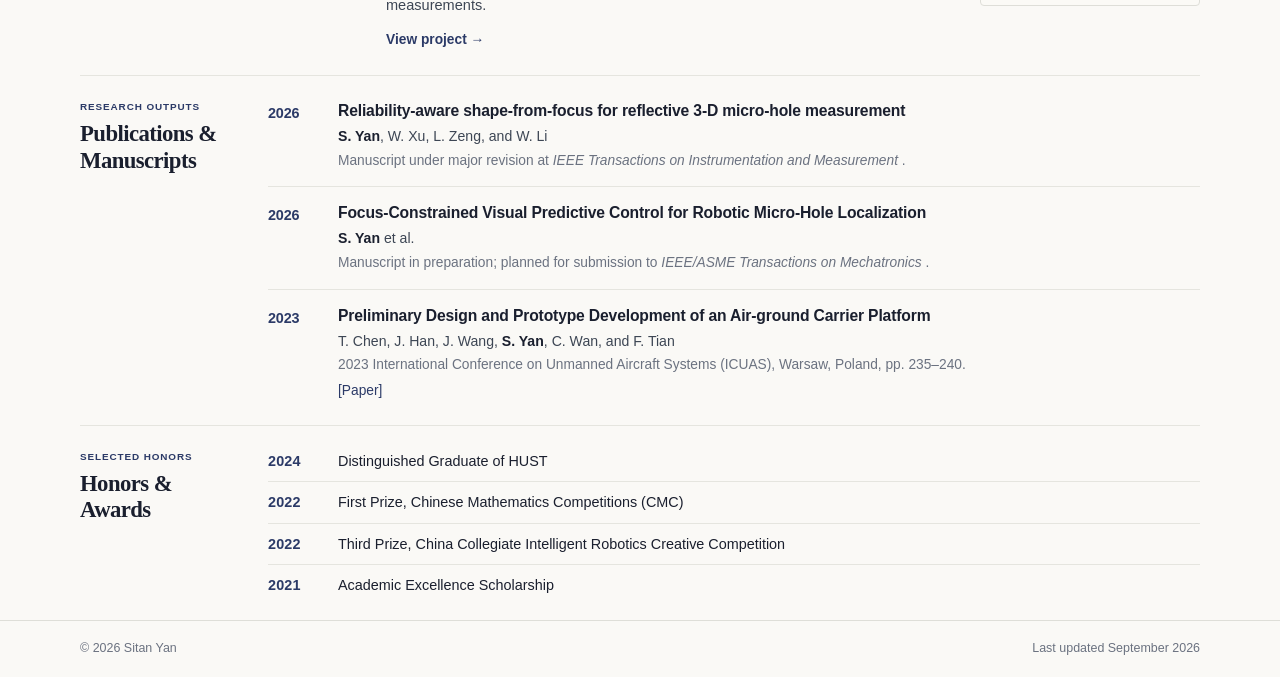
==== commit 3fceed85: "update" ====
--- a/index.html
+++ b/index.html
@@ -151,7 +151,7 @@
             <div class="project-content">
               <div class="project-title-row">
                 <h3>
-                  Reliability-Aware Microscopic 3D Reconstruction System for Reflective Micro-Holes
+                  Reliability-Aware Shape-from-Focus for 3-D Measurement of Reflective Micro-Holes
                 </h3>
                 <span class="status"> Completed </span>
               </div>
@@ -187,11 +187,11 @@
                 Developed a robot-assisted visual alignment framework for micro-hole measurement
                 under limited field of view and shallow depth of field.
               </p>
-              <a class="project-link" href="projects/focus-constrained-vpc/">View project →</a>
+              <a class="project-link" href="projects/focus-constrained-mpc/">View project →</a>
             </div>
             <figure class="project-media">
               <img
-                src="projects/focus-constrained-vpc/assets/images/microscopic-measurement.jpg"
+                src="projects/focus-constrained-mpc/assets/images/microscopic-measurement.jpg"
                 alt="Robotic microscopic measurement system"
                 loading="lazy"
               />
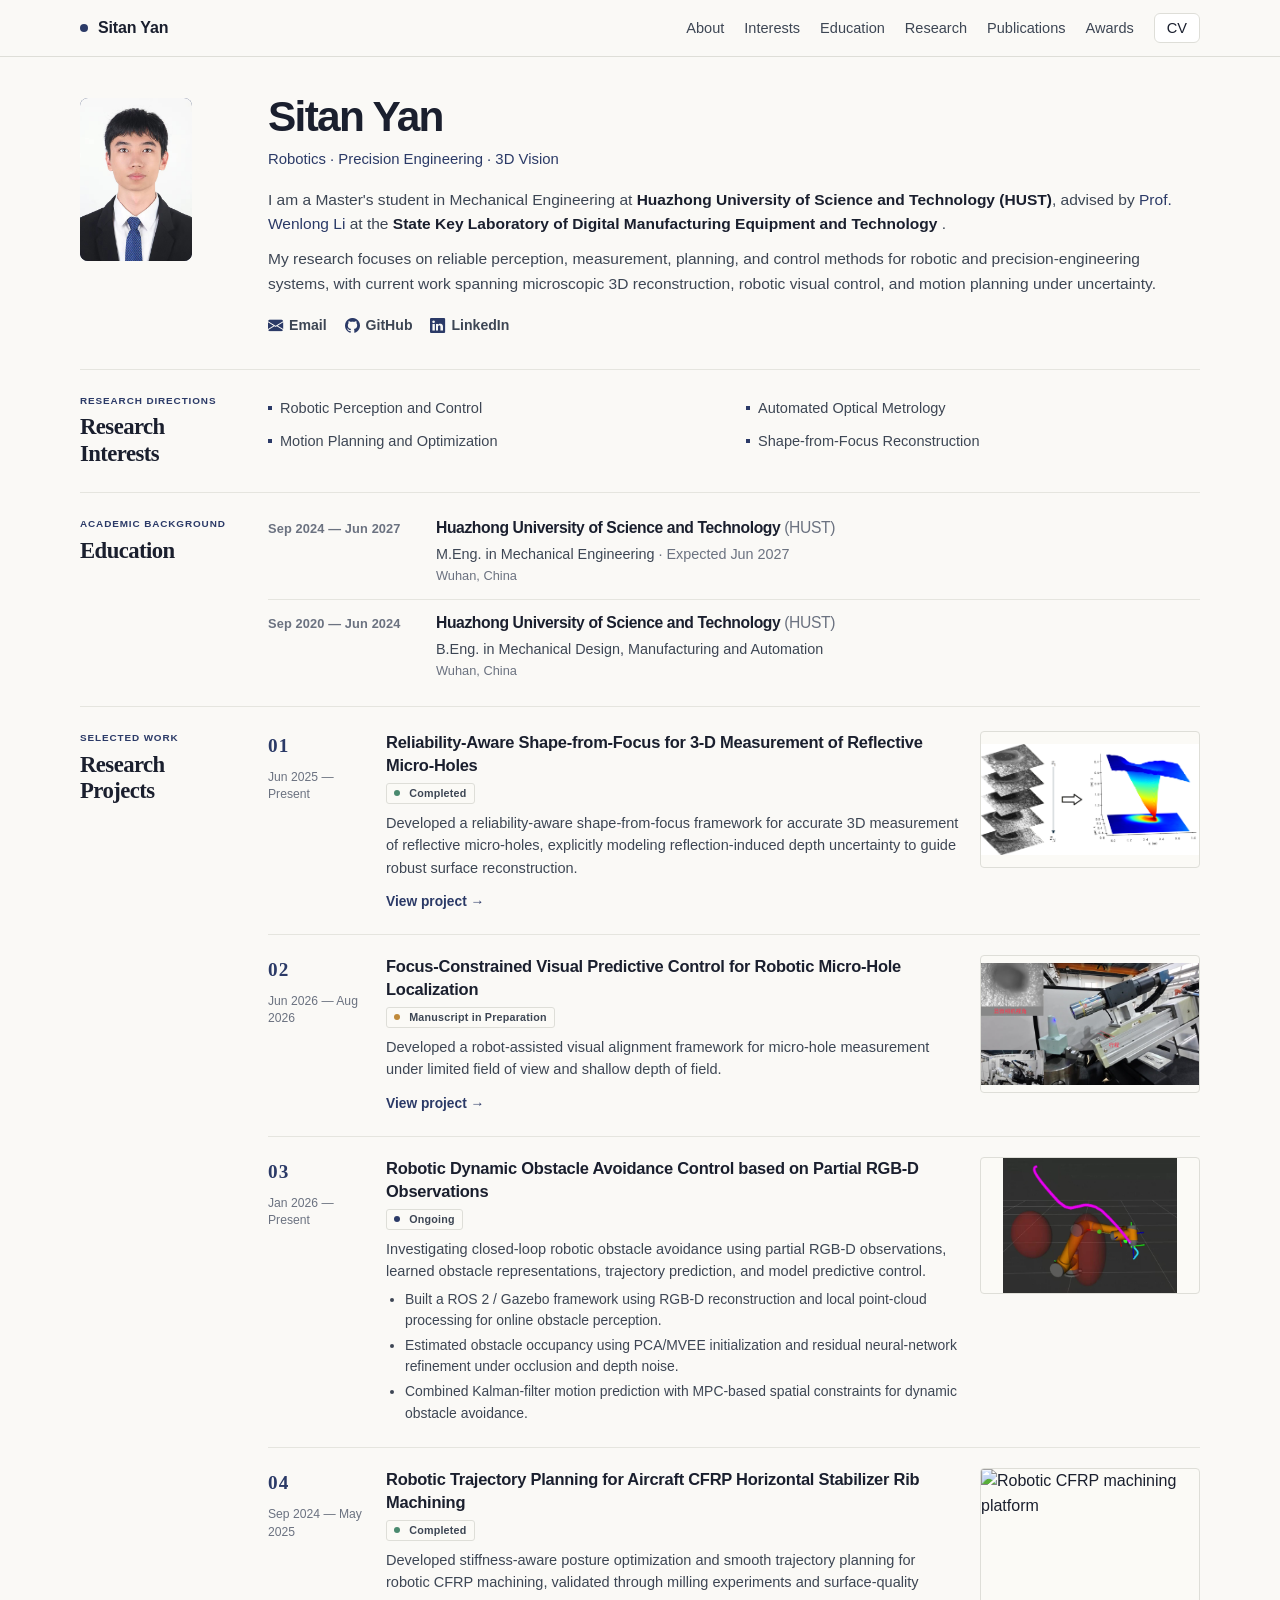
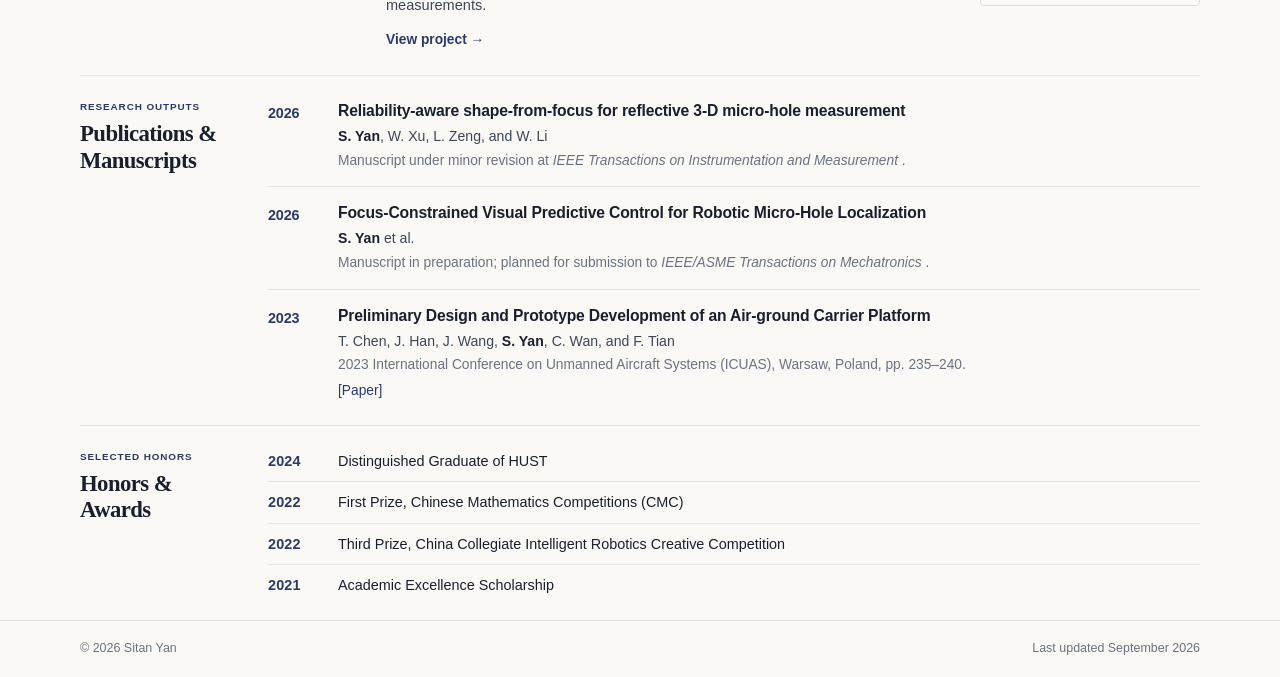
==== commit 6d371593: "sff status update" ====
--- a/index.html
+++ b/index.html
@@ -281,7 +281,7 @@
               <h3>Reliability-aware shape-from-focus for reflective 3-D micro-hole measurement</h3>
               <p class="authors"><strong>S. Yan</strong>, W. Xu, L. Zeng, and W. Li</p>
               <p class="pub-status">
-                Manuscript under major revision at
+                Manuscript under minor revision at
                 <em> IEEE Transactions on Instrumentation and Measurement </em>.
               </p>
             </div>
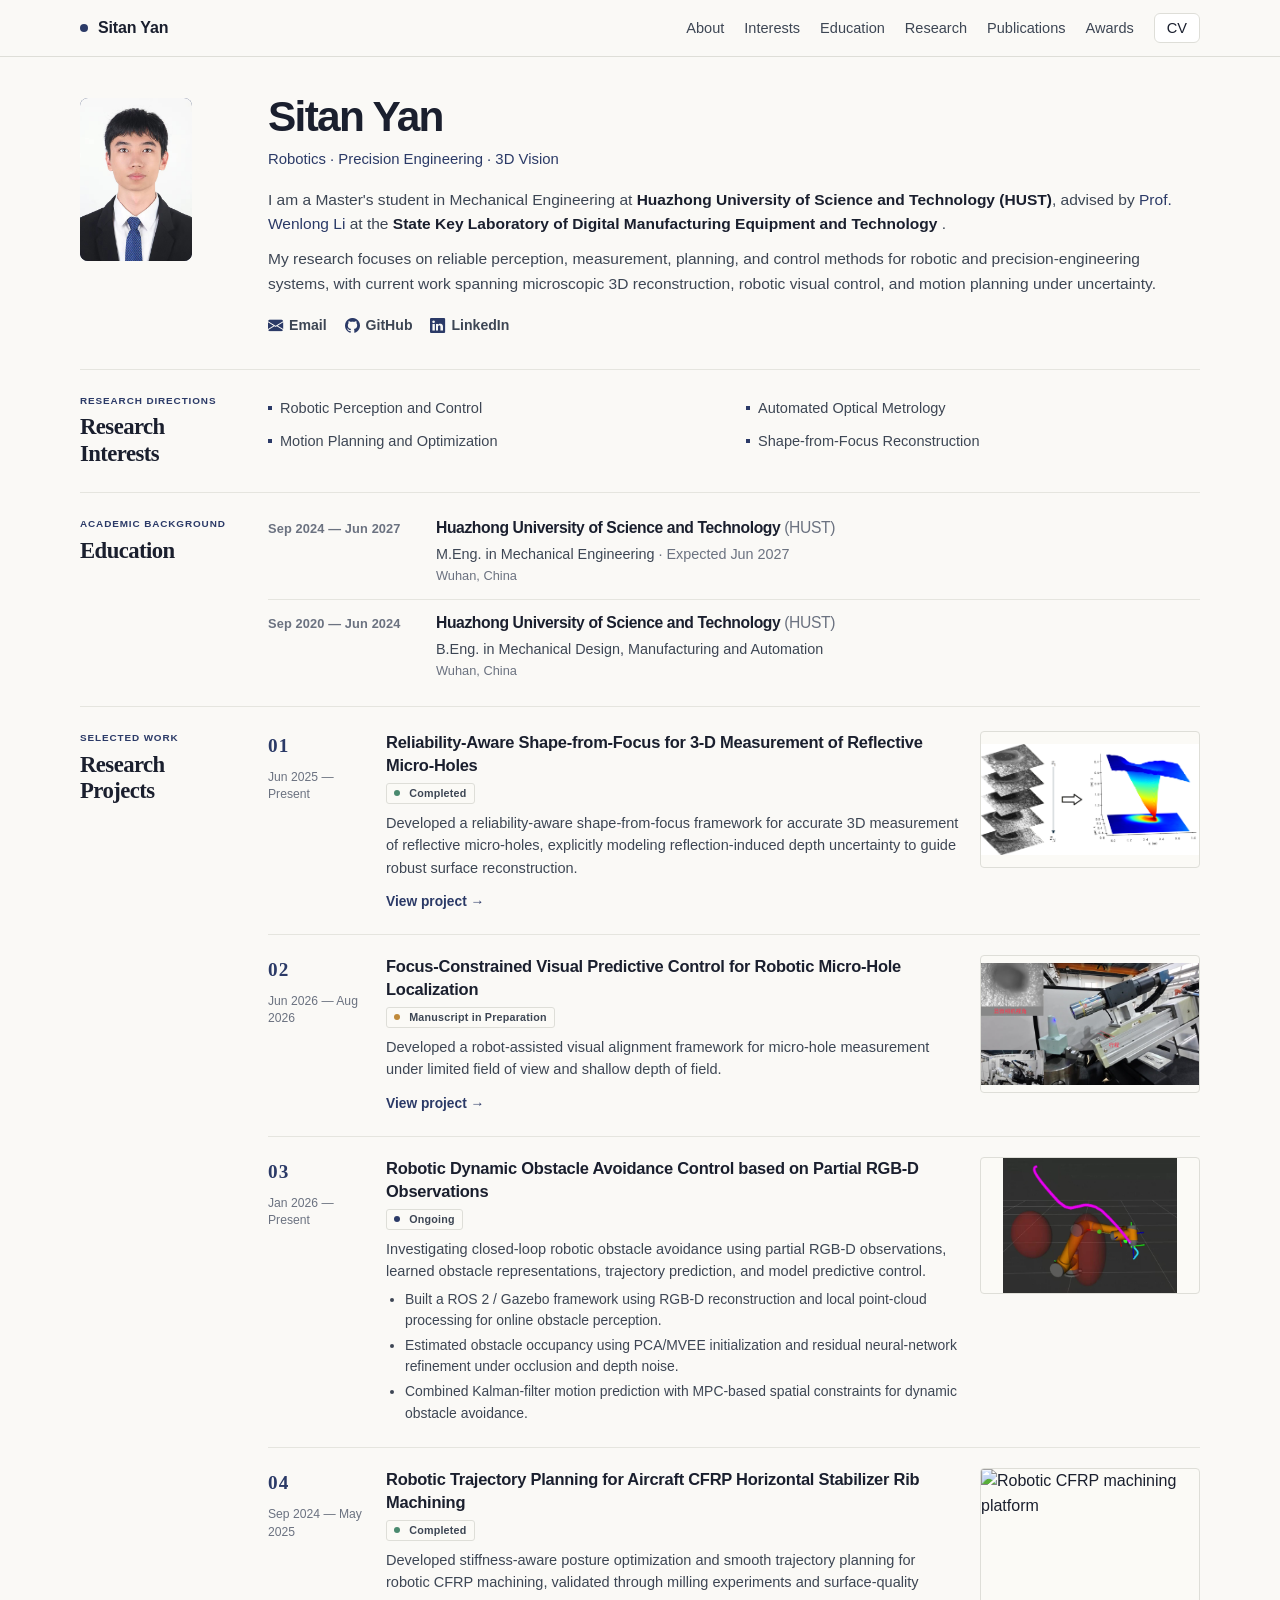
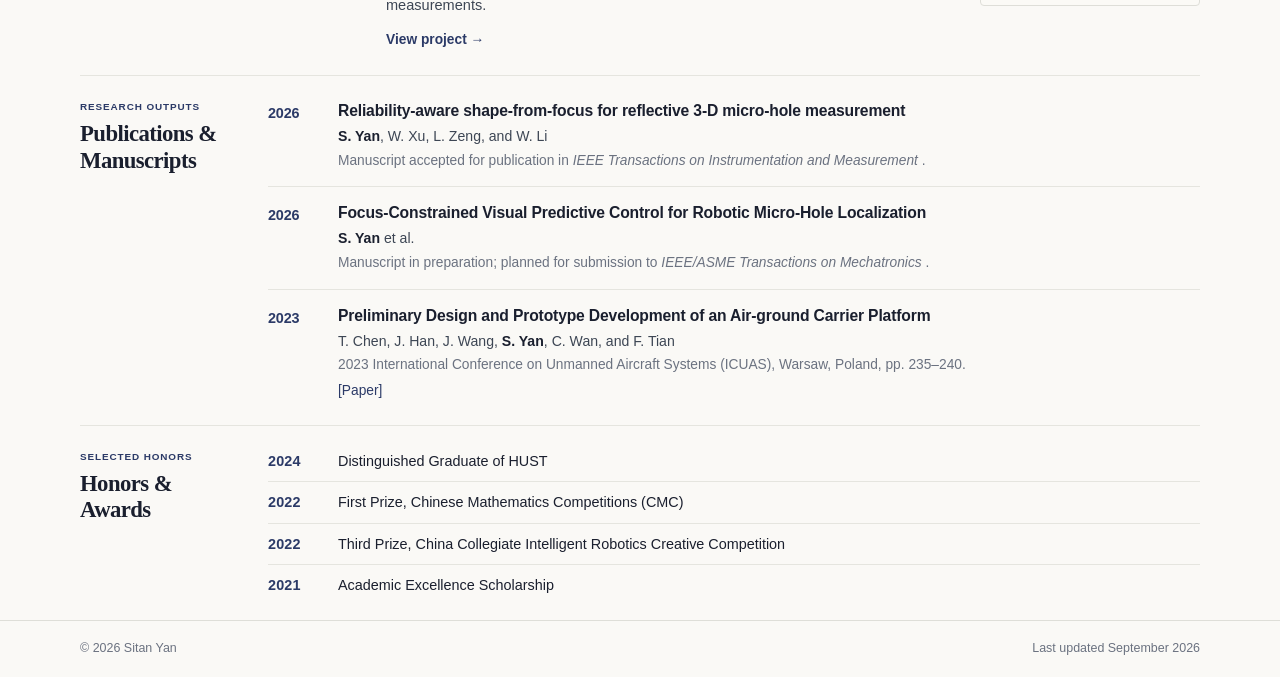
==== commit 264353bf: "TIM accepted" ====
--- a/index.html
+++ b/index.html
@@ -281,7 +281,7 @@
               <h3>Reliability-aware shape-from-focus for reflective 3-D micro-hole measurement</h3>
               <p class="authors"><strong>S. Yan</strong>, W. Xu, L. Zeng, and W. Li</p>
               <p class="pub-status">
-                Manuscript under minor revision at
+                Manuscript accepted for publication in
                 <em> IEEE Transactions on Instrumentation and Measurement </em>.
               </p>
             </div>
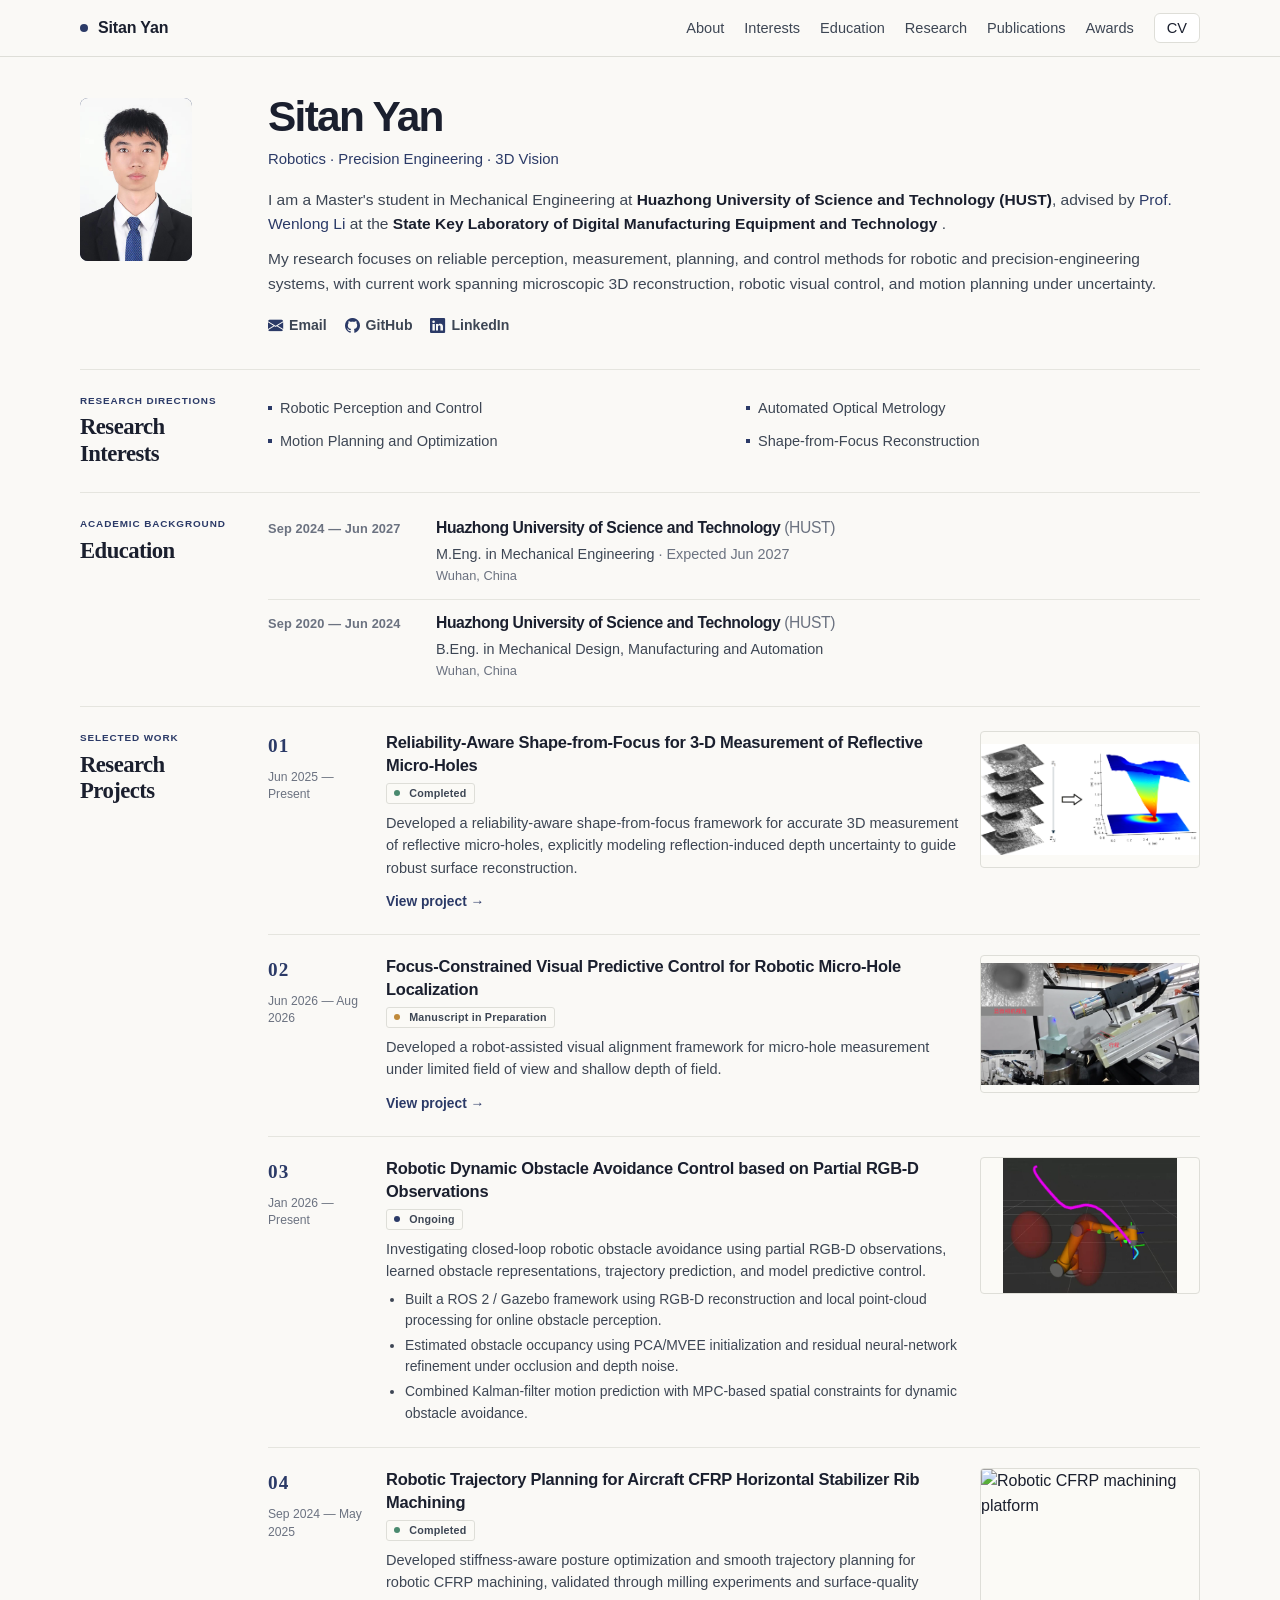
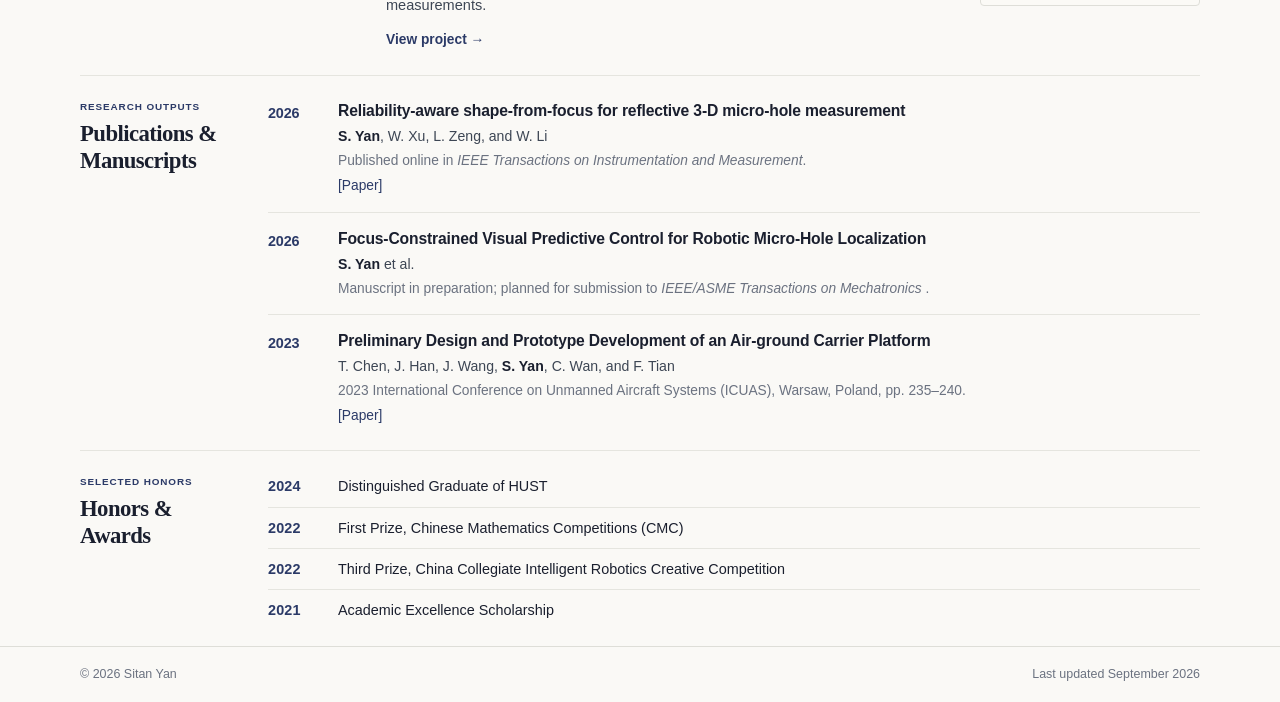
==== commit 9322fd6e: "update" ====
--- a/index.html
+++ b/index.html
@@ -281,8 +281,17 @@
               <h3>Reliability-aware shape-from-focus for reflective 3-D micro-hole measurement</h3>
               <p class="authors"><strong>S. Yan</strong>, W. Xu, L. Zeng, and W. Li</p>
               <p class="pub-status">
-                Manuscript accepted for publication in
-                <em> IEEE Transactions on Instrumentation and Measurement </em>.
+                Published online in <em>IEEE Transactions on Instrumentation and Measurement</em>.
+              </p>
+              <p class="pub-links">
+                <a
+                  href="https://ieeexplore.ieee.org/document/11777702"
+                  target="_blank"
+                  rel="noopener noreferrer"
+                  aria-label="View paper on IEEE Xplore"
+                >
+                  [Paper]
+                </a>
               </p>
             </div>
           </article>
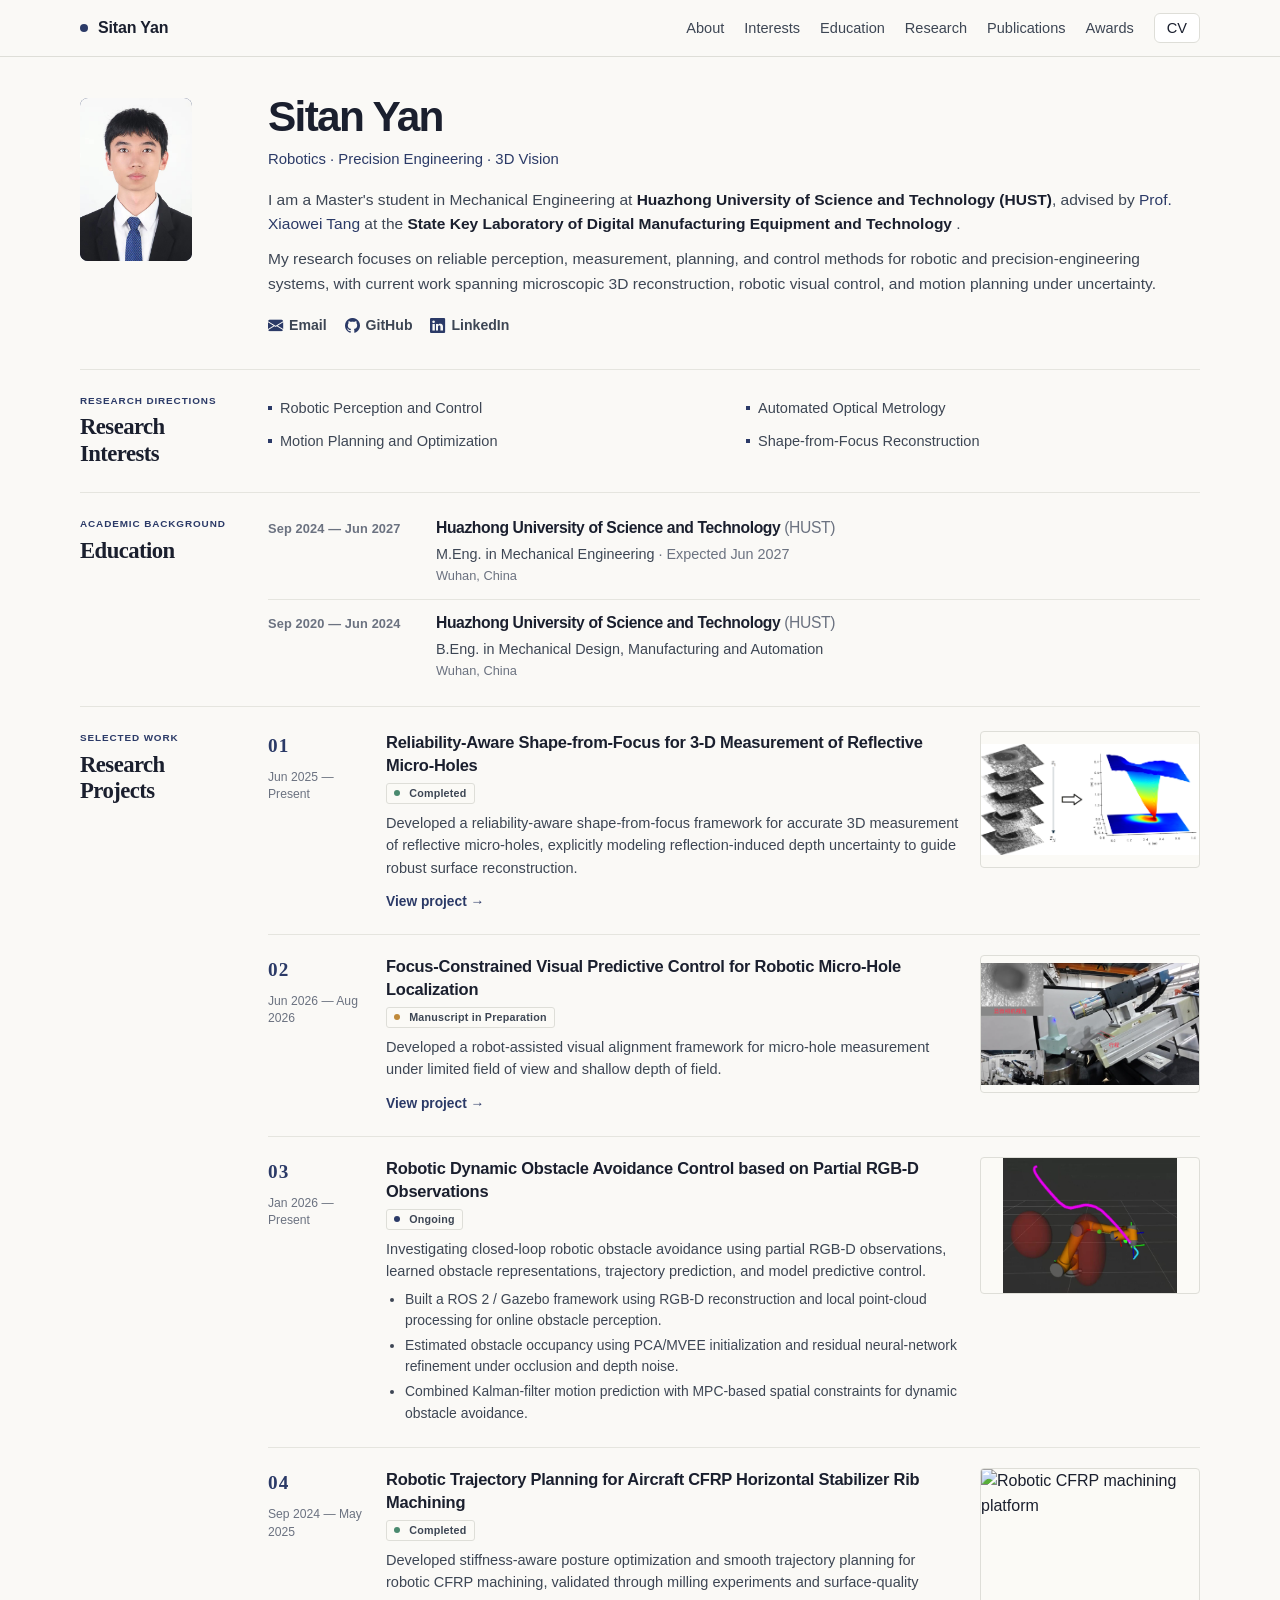
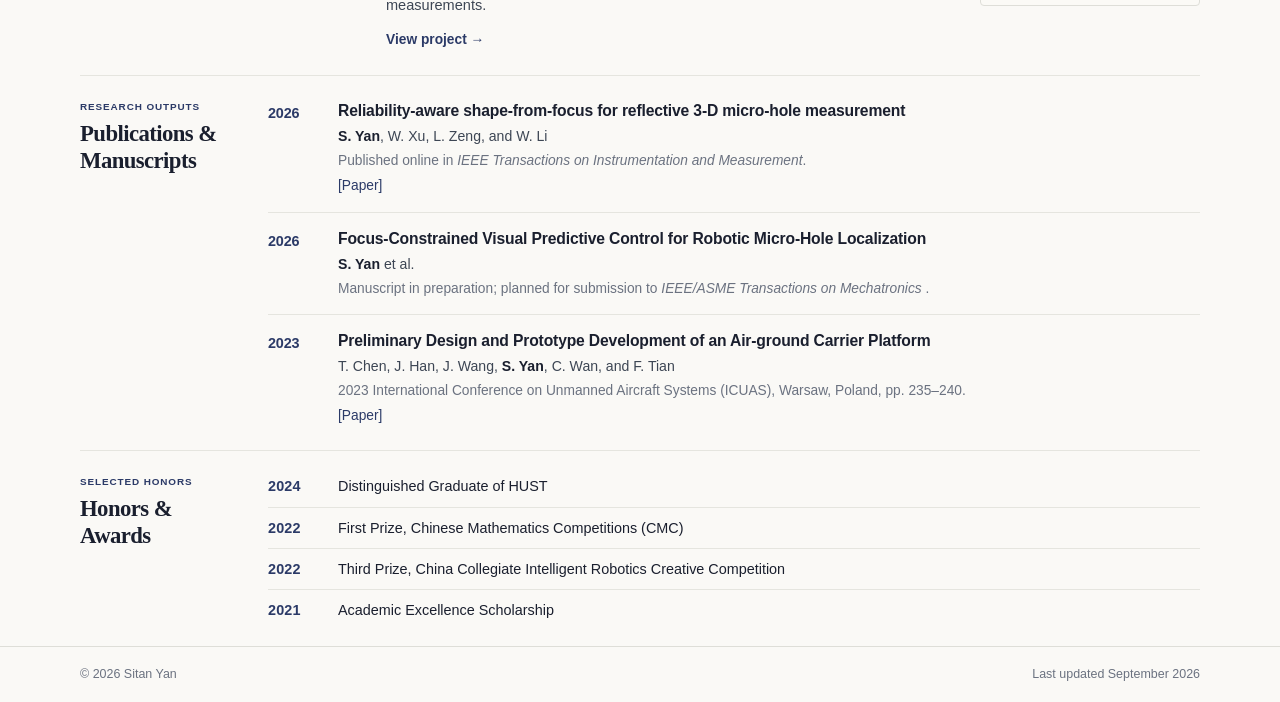
==== commit 7f07d45f: "update" ====
--- a/index.html
+++ b/index.html
@@ -47,11 +47,11 @@
             I am a Master's student in Mechanical Engineering at
             <strong>Huazhong University of Science and Technology (HUST)</strong>, advised by
             <a
-              href="https://mse.hust.edu.cn/info/1142/1340.htm"
+              href="https://mse.hust.edu.cn/info/1145/1436.htm"
               target="_blank"
               rel="noopener noreferrer"
             >
-              Prof. Wenlong Li
+              Prof. Xiaowei Tang
             </a>
             at the
             <strong> State Key Laboratory of Digital Manufacturing Equipment and Technology </strong
